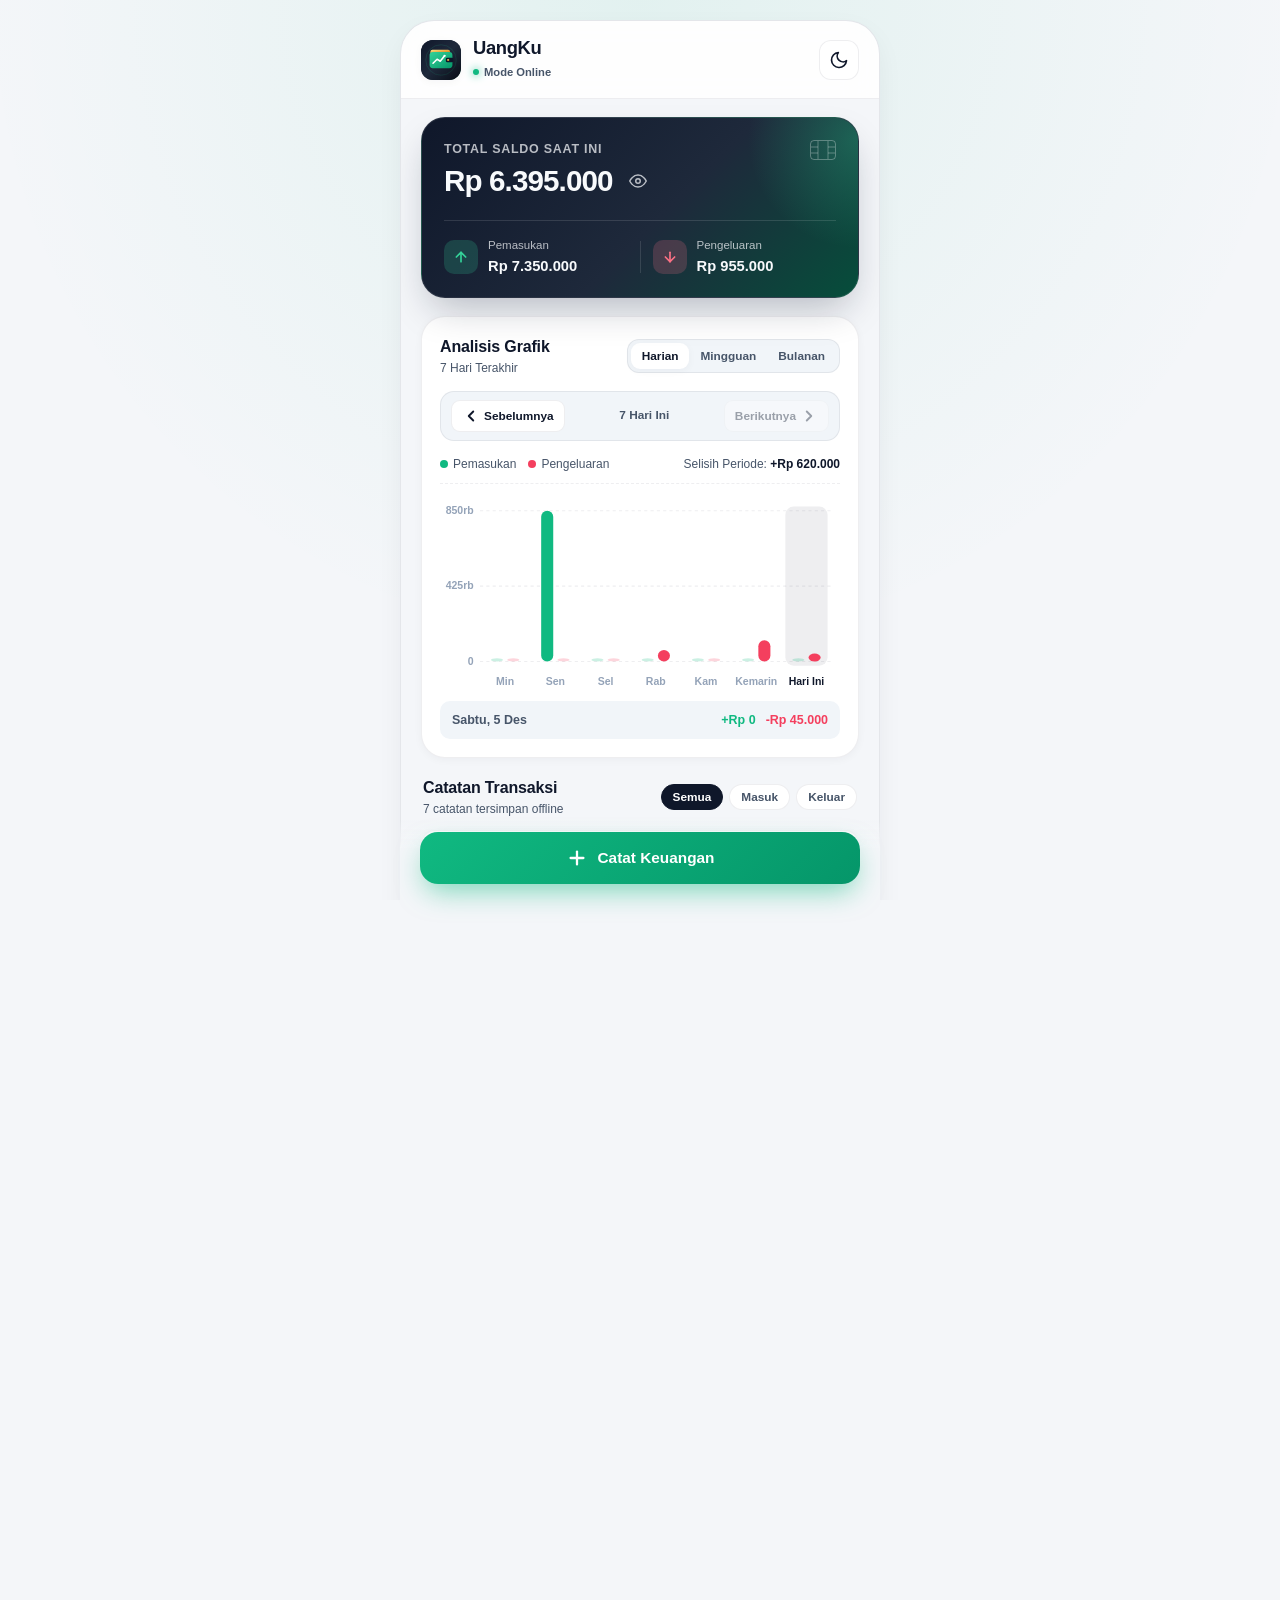
==== index.html @ 5e8d602c "Aplikasi Android Pencatat Keuangan Simpel dan Ringan" ====
<!DOCTYPE html>
<html lang="id" data-theme="dark">
<head>
  <meta charset="UTF-8" />
  <meta name="viewport" content="width=device-width, initial-scale=1.0, maximum-scale=1.0, user-scalable=no, viewport-fit=cover" />
  <meta name="theme-color" content="#090D16" id="meta-theme-color" />
  <meta name="apple-mobile-web-app-capable" content="yes" />
  <meta name="apple-mobile-web-app-status-bar-style" content="black-translucent" />
  <meta name="apple-mobile-web-app-title" content="UangKu" />
  <meta name="description" content="UangKu — Aplikasi pencatat keuangan pribadi sederhana, tampilan premium, dengan grafik harian, mingguan, bulanan dan 100% offline." />
  
  <title>UangKu — Catatan Keuangan</title>
  <link rel="manifest" href="./manifest.json" />
  <link rel="icon" type="image/svg+xml" href="./icons/icon.svg" />
  <link rel="apple-touch-icon" href="./icons/icon-192.png" />
  <link rel="stylesheet" href="./styles.css" />
</head>
<body>
  <!-- Splash Screen / Opening Transition Mewah -->
  <div id="splash-screen" class="splash-screen">
    <div class="splash-content">
      <div class="splash-logo-glow"></div>
      <div class="splash-logo-wrapper">
        <svg viewBox="0 0 512 512" width="100%" height="100%" class="splash-svg-logo" aria-label="Logo UangKu">
          <defs>
            <linearGradient id="splashBg" x1="0%" y1="0%" x2="100%" y2="100%">
              <stop offset="0%" stop-color="#0F172A" />
              <stop offset="50%" stop-color="#1E293B" />
              <stop offset="100%" stop-color="#090D16" />
            </linearGradient>
            <linearGradient id="splashEmerald" x1="0%" y1="0%" x2="100%" y2="100%">
              <stop offset="0%" stop-color="#34D399" />
              <stop offset="100%" stop-color="#059669" />
            </linearGradient>
            <linearGradient id="splashGold" x1="0%" y1="0%" x2="100%" y2="100%">
              <stop offset="0%" stop-color="#FDE68A" />
              <stop offset="100%" stop-color="#D97706" />
            </linearGradient>
          </defs>
          <rect width="512" height="512" rx="115" fill="url(#splashBg)" />
          <circle cx="256" cy="256" r="195" fill="none" stroke="url(#splashEmerald)" stroke-width="5" opacity="0.28" />
          <!-- Kartu Emas Atas -->
          <path d="M146 124 H346 A26 26 0 0 1 372 150 V168 H120 V150 A26 26 0 0 1 146 124 Z" fill="url(#splashGold)" />
          <!-- Badan Dompet Hijau Zamrud -->
          <rect x="110" y="152" width="292" height="208" rx="40" fill="url(#splashEmerald)" />
          <!-- Garis Grafik Naik Putih -->
          <polyline points="154,298 206,246 246,272 302,202" fill="none" stroke="#FFFFFF" stroke-width="18" stroke-linecap="round" stroke-linejoin="round" />
          <circle cx="302" cy="202" r="12" fill="#FFFFFF" />
          <!-- Kancing Dompet Kanan -->
          <rect x="318" y="226" width="96" height="60" rx="18" fill="#0F172A" />
          <circle cx="348" cy="256" r="13" fill="url(#splashGold)" />
        </svg>
      </div>
      <h1 class="splash-title">UangKu</h1>
      <p class="splash-subtitle">Financial Simplicity &amp; Wealth</p>
      <div class="splash-spinner">
        <span class="spinner-dot"></span>
      </div>
    </div>
  </div>

  <div class="app-shell">
    <!-- Top App Bar -->
    <header class="app-header">
      <div class="brand">
        <div class="brand-logo" aria-hidden="true">
          <svg viewBox="0 0 512 512" width="100%" height="100%" class="header-svg-logo" aria-hidden="true">
            <defs>
              <linearGradient id="hdrBg" x1="0%" y1="0%" x2="100%" y2="100%">
                <stop offset="0%" stop-color="#0F172A" />
                <stop offset="50%" stop-color="#1E293B" />
                <stop offset="100%" stop-color="#090D16" />
              </linearGradient>
              <linearGradient id="hdrEmerald" x1="0%" y1="0%" x2="100%" y2="100%">
                <stop offset="0%" stop-color="#34D399" />
                <stop offset="100%" stop-color="#059669" />
              </linearGradient>
              <linearGradient id="hdrGold" x1="0%" y1="0%" x2="100%" y2="100%">
                <stop offset="0%" stop-color="#FDE68A" />
                <stop offset="100%" stop-color="#D97706" />
              </linearGradient>
            </defs>
            <rect width="512" height="512" rx="115" fill="url(#hdrBg)" />
            <circle cx="256" cy="256" r="195" fill="none" stroke="url(#hdrEmerald)" stroke-width="6" opacity="0.3" />
            <!-- Kartu Emas Atas -->
            <path d="M146 124 H346 A26 26 0 0 1 372 150 V168 H120 V150 A26 26 0 0 1 146 124 Z" fill="url(#hdrGold)" />
            <!-- Badan Dompet Hijau Zamrud -->
            <rect x="110" y="152" width="292" height="208" rx="40" fill="url(#hdrEmerald)" />
            <!-- Garis Grafik Naik Putih -->
            <polyline points="154,298 206,246 246,272 302,202" fill="none" stroke="#FFFFFF" stroke-width="20" stroke-linecap="round" stroke-linejoin="round" />
            <circle cx="302" cy="202" r="14" fill="#FFFFFF" />
            <!-- Kancing Dompet Kanan -->
            <rect x="318" y="226" width="96" height="60" rx="18" fill="#0F172A" />
            <circle cx="348" cy="256" r="14" fill="url(#hdrGold)" />
          </svg>
        </div>
        <div class="brand-text">
          <h1>UangKu</h1>
          <span class="status-badge" id="offline-badge">
            <span class="status-dot"></span>
            <span id="status-text">Mode Offline</span>
          </span>
        </div>
      </div>

      <div class="header-actions">
        <!-- Toggle Light / Dark Mode -->
        <button type="button" id="btn-theme-toggle" class="icon-btn" title="Ganti Tema Terang / Gelap" aria-label="Ganti Tema">
          <!-- Sun icon (shown in dark mode) -->
          <svg class="icon-sun" width="20" height="20" viewBox="0 0 24 24" fill="none" stroke="currentColor" stroke-width="2" stroke-linecap="round" stroke-linejoin="round">
            <circle cx="12" cy="12" r="5" />
            <line x1="12" y1="1" x2="12" y2="3" />
            <line x1="12" y1="21" x2="12" y2="23" />
            <line x1="4.22" y1="4.22" x2="5.64" y2="5.64" />
            <line x1="18.36" y1="18.36" x2="19.78" y2="19.78" />
            <line x1="1" y1="12" x2="3" y2="12" />
            <line x1="21" y1="12" x2="23" y2="12" />
            <line x1="4.22" y1="19.78" x2="5.64" y2="18.36" />
            <line x1="18.36" y1="5.64" x2="19.78" y2="4.22" />
          </svg>
          <!-- Moon icon (shown in light mode) -->
          <svg class="icon-moon" width="20" height="20" viewBox="0 0 24 24" fill="none" stroke="currentColor" stroke-width="2" stroke-linecap="round" stroke-linejoin="round">
            <path d="M21 12.79A9 9 0 1 1 11.21 3 7 7 0 0 0 21 12.79z" />
          </svg>
        </button>
      </div>
    </header>

    <!-- Main Scrollable Content -->
    <main class="app-content">
      <!-- Premium Hero Balance Card -->
      <section class="balance-card" aria-label="Ringkasan Saldo">
        <div class="balance-card-glow"></div>
        <div class="balance-top">
          <div>
            <p class="balance-label">Total Saldo Saat Ini</p>
            <div class="balance-amount-row">
              <h2 id="total-balance" class="balance-amount">Rp 0</h2>
              <button type="button" id="btn-toggle-visibility" class="eye-btn" aria-label="Sembunyikan atau tampilkan nominal">
                <svg id="eye-open" width="18" height="18" viewBox="0 0 24 24" fill="none" stroke="currentColor" stroke-width="2" stroke-linecap="round" stroke-linejoin="round">
                  <path d="M1 12s4-8 11-8 11 8 11 8-4 8-11 8-11-8-11-8z" />
                  <circle cx="12" cy="12" r="3" />
                </svg>
                <svg id="eye-closed" class="hidden" width="18" height="18" viewBox="0 0 24 24" fill="none" stroke="currentColor" stroke-width="2" stroke-linecap="round" stroke-linejoin="round">
                  <path d="M17.94 17.94A10.07 10.07 0 0 1 12 20c-7 0-11-8-11-8a18.45 18.45 0 0 1 5.06-5.94M9.9 4.24A9.12 9.12 0 0 1 12 4c7 0 11 8 11 8a18.5 18.5 0 0 1-2.16 3.19m-6.72-1.07a3 3 0 1 1-4.24-4.24" />
                  <line x1="1" y1="1" x2="23" y2="23" />
                </svg>
              </button>
            </div>
          </div>
          <span class="card-chip" aria-hidden="true">
            <svg width="26" height="20" viewBox="0 0 26 20" fill="none">
              <rect x="0.5" y="0.5" width="25" height="19" rx="3.5" stroke="currentColor" stroke-opacity="0.35"/>
              <path d="M8 1V19M18 1V19M1 7H8M18 7H25M1 13H8M18 13H25" stroke="currentColor" stroke-opacity="0.35"/>
            </svg>
          </span>
        </div>

        <div class="balance-stats">
          <div class="stat-box income">
            <div class="stat-icon">
              <svg width="16" height="16" viewBox="0 0 24 24" fill="none" stroke="currentColor" stroke-width="2.5" stroke-linecap="round" stroke-linejoin="round">
                <line x1="12" y1="19" x2="12" y2="5" />
                <polyline points="5 12 12 5 19 12" />
              </svg>
            </div>
            <div class="stat-info">
              <span>Pemasukan</span>
              <strong id="period-income">Rp 0</strong>
            </div>
          </div>

          <div class="stat-divider"></div>

          <div class="stat-box expense">
            <div class="stat-icon">
              <svg width="16" height="16" viewBox="0 0 24 24" fill="none" stroke="currentColor" stroke-width="2.5" stroke-linecap="round" stroke-linejoin="round">
                <line x1="12" y1="5" x2="12" y2="19" />
                <polyline points="19 12 12 19 5 12" />
              </svg>
            </div>
            <div class="stat-info">
              <span>Pengeluaran</span>
              <strong id="period-expense">Rp 0</strong>
            </div>
          </div>
        </div>
      </section>

      <!-- Financial Analytics Chart Section (Harian, Mingguan, Bulanan) -->
      <section class="card-surface chart-section" aria-label="Grafik Keuangan">
        <div class="section-header">
          <div>
            <h3 class="section-title">Analisis Grafik</h3>
            <p class="section-subtitle" id="chart-range-label">7 Hari Terakhir</p>
          </div>

          <!-- Period Segmented Control -->
          <div class="segmented-control" role="tablist" aria-label="Periode Grafik">
            <button type="button" role="tab" aria-selected="true" class="segment-btn active" data-period="daily">Harian</button>
            <button type="button" role="tab" aria-selected="false" class="segment-btn" data-period="weekly">Mingguan</button>
            <button type="button" role="tab" aria-selected="false" class="segment-btn" data-period="monthly">Bulanan</button>
          </div>
        </div>

        <!-- Navigation Slider / Stepper (Bisa geser ke hari/periode sebelumnya) -->
        <div class="chart-navigator" id="chart-navigator">
          <button type="button" id="btn-chart-prev" class="nav-arrow-btn" aria-label="Lihat periode sebelumnya" title="Geser ke hari/periode sebelumnya">
            <svg width="18" height="18" viewBox="0 0 24 24" fill="none" stroke="currentColor" stroke-width="2.5" stroke-linecap="round" stroke-linejoin="round">
              <polyline points="15 18 9 12 15 6" />
            </svg>
            <span class="nav-btn-text">Sebelumnya</span>
          </button>

          <span class="nav-current-window" id="chart-window-label">Rentang Terkini</span>

          <div class="nav-right-controls">
            <button type="button" id="btn-chart-reset" class="nav-reset-btn hidden" title="Kembali ke Hari Ini">
              Hari Ini
            </button>
            <button type="button" id="btn-chart-next" class="nav-arrow-btn" aria-label="Lihat periode berikutnya" title="Geser ke hari/periode berikutnya" disabled>
              <span class="nav-btn-text">Berikutnya</span>
              <svg width="18" height="18" viewBox="0 0 24 24" fill="none" stroke="currentColor" stroke-width="2.5" stroke-linecap="round" stroke-linejoin="round">
                <polyline points="9 18 15 12 9 6" />
              </svg>
            </button>
          </div>
        </div>

        <!-- Legend & Net Flow -->
        <div class="chart-meta">
          <div class="chart-legend">
            <span class="legend-item">
              <span class="legend-dot income-dot"></span> Pemasukan
            </span>
            <span class="legend-item">
              <span class="legend-dot expense-dot"></span> Pengeluaran
            </span>
          </div>
          <div class="chart-net" id="chart-net-summary">
            Selisih: <strong>Rp 0</strong>
          </div>
        </div>

        <!-- Interactive SVG Bar & Trend Chart -->
        <div class="chart-container" id="chart-container">
          <!-- Rendered dynamically by app.js -->
        </div>

        <!-- Selected Bar Detail Pill -->
        <div class="chart-tooltip-bar" id="chart-detail-bar">
          <span class="detail-period" id="detail-period-name">Pilih batang grafik untuk detail</span>
          <div class="detail-values">
            <span class="detail-in" id="detail-in">+Rp 0</span>
            <span class="detail-out" id="detail-out">-Rp 0</span>
          </div>
        </div>
      </section>

      <!-- Recent Transactions List -->
      <section class="transactions-section" aria-label="Riwayat Catatan">
        <div class="section-header tx-header">
          <div>
            <h3 class="section-title">Catatan Transaksi</h3>
            <p class="section-subtitle" id="tx-count-label">Semua catatan tersimpan di perangkat</p>
          </div>

          <!-- Simple Filter Pills -->
          <div class="filter-pills">
            <button type="button" class="pill-btn active" data-filter="all">Semua</button>
            <button type="button" class="pill-btn" data-filter="income">Masuk</button>
            <button type="button" class="pill-btn" data-filter="expense">Keluar</button>
          </div>
        </div>

        <!-- Fitur Search Transaksi -->
        <div class="search-box-wrapper">
          <svg class="search-icon" width="16" height="16" viewBox="0 0 24 24" fill="none" stroke="currentColor" stroke-width="2.5" stroke-linecap="round" stroke-linejoin="round">
            <circle cx="11" cy="11" r="8" />
            <line x1="21" y1="21" x2="16.65" y2="16.65" />
          </svg>
          <input
            type="search"
            id="tx-search-input"
            class="search-input"
            placeholder="Cari transaksi (contoh: makan, kopi, gaji)..."
            autocomplete="off"
          />
          <button type="button" id="btn-clear-search" class="clear-search-btn hidden" aria-label="Hapus pencarian">
            <svg width="14" height="14" viewBox="0 0 24 24" fill="none" stroke="currentColor" stroke-width="2.5" stroke-linecap="round" stroke-linejoin="round">
              <line x1="18" y1="6" x2="6" y2="18" />
              <line x1="6" y1="6" x2="18" y2="18" />
            </svg>
          </button>
        </div>

        <div id="transactions-list" class="transactions-list">
          <!-- Rendered dynamically by app.js -->
        </div>

        <!-- Pagination Controls (Next Page / Prev Page) -->
        <div class="pagination-container" id="pagination-container">
          <button type="button" id="btn-prev-page" class="page-nav-btn" disabled aria-label="Halaman Sebelumnya">
            <svg width="16" height="16" viewBox="0 0 24 24" fill="none" stroke="currentColor" stroke-width="2.5" stroke-linecap="round" stroke-linejoin="round">
              <polyline points="15 18 9 12 15 6" />
            </svg>
            <span>Sebelumnya</span>
          </button>
          <span class="page-indicator" id="page-indicator">Hal 1 dari 1</span>
          <button type="button" id="btn-next-page" class="page-nav-btn" disabled aria-label="Halaman Selanjutnya">
            <span>Next Page</span>
            <svg width="16" height="16" viewBox="0 0 24 24" fill="none" stroke="currentColor" stroke-width="2.5" stroke-linecap="round" stroke-linejoin="round">
              <polyline points="9 18 15 12 9 6" />
            </svg>
          </button>
        </div>
      </section>
    </main>

    <!-- Bottom Action Bar with Floating Add Button -->
    <div class="bottom-bar">
      <button type="button" id="btn-add-tx" class="fab-primary" aria-label="Catat Transaksi Baru">
        <svg width="22" height="22" viewBox="0 0 24 24" fill="none" stroke="currentColor" stroke-width="2.5" stroke-linecap="round" stroke-linejoin="round">
          <line x1="12" y1="5" x2="12" y2="19" />
          <line x1="5" y1="12" x2="19" y2="12" />
        </svg>
        <span>Catat Keuangan</span>
      </button>
    </div>
  </div>

  <!-- Modal Bottom Sheet: Tambah / Edit Catatan -->
  <div id="tx-modal" class="modal-overlay hidden" role="dialog" aria-modal="true" aria-labelledby="modal-title">
    <div class="modal-sheet">
      <div class="sheet-handle"></div>
      <div class="modal-header">
        <h3 id="modal-title">Catat Keuangan</h3>
        <button type="button" id="btn-close-modal" class="icon-btn close-btn" aria-label="Tutup">
          <svg width="20" height="20" viewBox="0 0 24 24" fill="none" stroke="currentColor" stroke-width="2" stroke-linecap="round" stroke-linejoin="round">
            <line x1="18" y1="6" x2="6" y2="18" />
            <line x1="6" y1="6" x2="18" y2="18" />
          </svg>
        </button>
      </div>

      <form id="tx-form" autocomplete="off">
        <input type="hidden" id="tx-id" value="" />

        <!-- Type Switcher (Pengeluaran / Pemasukan) -->
        <div class="type-switcher">
          <button type="button" class="type-btn active expense-mode" data-type="expense" id="type-expense">
            <svg width="16" height="16" viewBox="0 0 24 24" fill="none" stroke="currentColor" stroke-width="2.5" stroke-linecap="round" stroke-linejoin="round">
              <line x1="12" y1="5" x2="12" y2="19" />
              <polyline points="19 12 12 19 5 12" />
            </svg>
            Pengeluaran
          </button>
          <button type="button" class="type-btn income-mode" data-type="income" id="type-income">
            <svg width="16" height="16" viewBox="0 0 24 24" fill="none" stroke="currentColor" stroke-width="2.5" stroke-linecap="round" stroke-linejoin="round">
              <line x1="12" y1="19" x2="12" y2="5" />
              <polyline points="5 12 12 5 19 12" />
            </svg>
            Pemasukan
          </button>
        </div>

        <!-- Nominal Input -->
        <div class="form-group amount-input-group">
          <label for="tx-amount">Nominal (Rp)</label>
          <div class="amount-field-wrapper">
            <span class="currency-prefix">Rp</span>
            <input
              type="text"
              inputmode="numeric"
              id="tx-amount"
              placeholder="0"
              required
              aria-required="true"
            />
          </div>
          <!-- Quick Nominal Chips -->
          <div class="quick-amounts">
            <button type="button" class="chip-amount" data-val="10000">+10 Rb</button>
            <button type="button" class="chip-amount" data-val="25000">+25 Rb</button>
            <button type="button" class="chip-amount" data-val="50000">+50 Rb</button>
            <button type="button" class="chip-amount" data-val="100000">+100 Rb</button>
          </div>
        </div>

        <!-- Category Grid -->
        <div class="form-group">
          <label>Kategori</label>
          <div class="category-grid" id="category-grid">
            <!-- Populated by JS based on income/expense -->
          </div>
        </div>

        <!-- Note Row -->
        <div class="form-group">
          <label for="tx-note">Catatan (Opsional)</label>
          <input type="text" id="tx-note" placeholder="Contoh: Makan siang" maxlength="60" />
        </div>

        <!-- Date & Time Row -->
        <div class="form-row">
          <div class="form-group flex-1">
            <label for="tx-date">Tanggal</label>
            <input type="date" id="tx-date" required />
          </div>
          <div class="form-group time-group">
            <label for="tx-time">Jam</label>
            <input type="time" id="tx-time" required />
          </div>
        </div>

        <div class="modal-actions">
          <button type="button" id="btn-delete-tx" class="btn-danger hidden">
            <svg width="16" height="16" viewBox="0 0 24 24" fill="none" stroke="currentColor" stroke-width="2.5" stroke-linecap="round" stroke-linejoin="round">
              <polyline points="3 6 5 6 21 6"></polyline>
              <path d="M19 6v14a2 2 0 0 1-2 2H7a2 2 0 0 1-2-2V6m3 0V4a2 2 0 0 1 2-2h4a2 2 0 0 1 2 2v2"></path>
              <line x1="10" y1="11" x2="10" y2="17"></line>
              <line x1="14" y1="11" x2="14" y2="17"></line>
            </svg>
            Hapus Catatan
          </button>
          <button type="submit" class="btn-submit" id="btn-save-tx">Simpan Catatan</button>
        </div>
      </form>
    </div>
  </div>

  <!-- Dialog Konfirmasi Hapus Transaksi -->
  <div id="delete-confirm-modal" class="modal-overlay hidden" role="dialog" aria-modal="true" aria-labelledby="confirm-title">
    <div class="modal-sheet confirm-sheet">
      <div class="confirm-icon-box">
        <svg width="28" height="28" viewBox="0 0 24 24" fill="none" stroke="currentColor" stroke-width="2.5" stroke-linecap="round" stroke-linejoin="round">
          <polyline points="3 6 5 6 21 6"></polyline>
          <path d="M19 6v14a2 2 0 0 1-2 2H7a2 2 0 0 1-2-2V6m3 0V4a2 2 0 0 1 2-2h4a2 2 0 0 1 2 2v2"></path>
          <line x1="10" y1="11" x2="10" y2="17"></line>
          <line x1="14" y1="11" x2="14" y2="17"></line>
        </svg>
      </div>
      <h3 id="confirm-title" class="confirm-title">Hapus Catatan Ini?</h3>
      <p class="confirm-desc" id="confirm-tx-info">Catatan transaksi yang dipilih akan dihapus secara permanen dari perangkat Anda.</p>
      <div class="confirm-actions">
        <button type="button" id="btn-cancel-delete" class="btn-cancel">Batal</button>
        <button type="button" id="btn-confirm-delete" class="btn-confirm-danger">Ya, Hapus</button>
      </div>
    </div>
  </div>

  <script src="./app.js"></script>
</body>
</html>
---- styles.css ----
/* ==========================================================================
   UangKu — Clean Minimalist Light / Dark Premium Design System
   100% Offline Ready (System UI Fonts & Native SVG Graphics)
   ========================================================================== */

:root {
  /* Light Theme (Clean Minimalist) */
  --bg-primary: #F4F6F9;
  --bg-surface: #FFFFFF;
  --bg-elevated: #F1F5F9;
  --bg-glass: rgba(255, 255, 255, 0.86);
  --text-primary: #0F172A;
  --text-secondary: #475569;
  --text-muted: #94A3B8;
  --border-subtle: rgba(15, 23, 42, 0.07);
  --border-focus: rgba(16, 185, 129, 0.45);

  /* Brand & Semantic Accents */
  --accent-primary: #10B981;
  --accent-primary-dark: #059669;
  --accent-soft: rgba(16, 185, 129, 0.12);

  --income-color: #10B981;
  --income-soft: rgba(16, 185, 129, 0.12);
  --expense-color: #F43F5E;
  --expense-soft: rgba(244, 63, 94, 0.12);

  /* Hero Card (Always Rich Premium Contrast) */
  --hero-bg: linear-gradient(135deg, #0F172A 0%, #1E293B 55%, #064E3B 100%);
  --hero-text: #F8FAFC;
  --hero-subtext: rgba(248, 250, 252, 0.72);

  /* Shadows & Radii */
  --shadow-sm: 0 2px 8px rgba(15, 23, 42, 0.04);
  --shadow-md: 0 10px 30px -5px rgba(15, 23, 42, 0.07);
  --shadow-hero: 0 18px 38px -10px rgba(15, 23, 42, 0.28);
  --radius-xl: 24px;
  --radius-lg: 18px;
  --radius-md: 14px;
  --radius-sm: 10px;
}

html[data-theme="dark"] {
  --bg-primary: #090D16;
  --bg-surface: #121826;
  --bg-elevated: #1E293B;
  --bg-glass: rgba(18, 24, 38, 0.85);
  --text-primary: #F8FAFC;
  --text-secondary: #94A3B8;
  --text-muted: #64748B;
  --border-subtle: rgba(255, 255, 255, 0.07);
  --border-focus: rgba(52, 211, 153, 0.5);

  --accent-primary: #10B981;
  --accent-primary-dark: #059669;
  --accent-soft: rgba(16, 185, 129, 0.15);

  --income-color: #34D399;
  --income-soft: rgba(52, 211, 153, 0.14);
  --expense-color: #FB7185;
  --expense-soft: rgba(251, 113, 133, 0.14);

  --hero-bg: linear-gradient(135deg, #131C31 0%, #0F172A 50%, #064E3B 100%);
  --shadow-sm: 0 2px 10px rgba(0, 0, 0, 0.25);
  --shadow-md: 0 12px 32px -4px rgba(0, 0, 0, 0.4);
  --shadow-hero: 0 20px 42px -10px rgba(0, 0, 0, 0.6);
}

/* Reset & Base */
*,
*::before,
*::after {
  box-sizing: border-box;
  margin: 0;
  padding: 0;
  -webkit-tap-highlight-color: transparent;
}

html,
body {
  height: 100%;
  background-color: var(--bg-primary);
  color: var(--text-primary);
  font-family: -apple-system, BlinkMacSystemFont, "Segoe UI", Roboto, "Plus Jakarta Sans", Inter, Helvetica, Arial, sans-serif;
  font-size: 16px;
  line-height: 1.5;
  -webkit-font-smoothing: antialiased;
  transition: background-color 0.25s ease, color 0.25s ease;
  overflow-x: hidden;
}

button,
input {
  font-family: inherit;
  color: inherit;
  border: none;
  background: none;
  outline: none;
}

button {
  cursor: pointer;
  user-select: none;
}

.hidden {
  display: none !important;
}

/* Splash Screen / Opening Transition Mewah */
.splash-screen {
  position: fixed;
  inset: 0;
  z-index: 9999;
  background: radial-gradient(circle at 50% 30%, #1E293B 0%, #0F172A 50%, #090D16 100%);
  display: flex;
  align-items: center;
  justify-content: center;
  transition: opacity 0.6s cubic-bezier(0.22, 1, 0.36, 1), visibility 0.6s ease;
  pointer-events: all;
}

.splash-screen.fade-out {
  opacity: 0;
  visibility: hidden;
  pointer-events: none;
}

.splash-content {
  display: flex;
  flex-direction: column;
  align-items: center;
  text-align: center;
  position: relative;
  animation: splashPop 0.8s cubic-bezier(0.22, 1, 0.36, 1) forwards;
}

@keyframes splashPop {
  0% {
    opacity: 0;
    transform: scale(0.85) translateY(20px);
  }
  100% {
    opacity: 1;
    transform: scale(1) translateY(0);
  }
}

.splash-logo-glow {
  position: absolute;
  top: -20px;
  width: 140px;
  height: 140px;
  border-radius: 50%;
  background: radial-gradient(circle, rgba(16, 185, 129, 0.35) 0%, transparent 70%);
  filter: blur(10px);
  animation: pulseGlow 2.5s infinite ease-in-out;
}

@keyframes pulseGlow {
  0%, 100% { transform: scale(1); opacity: 0.6; }
  50% { transform: scale(1.25); opacity: 0.9; }
}

.splash-logo-wrapper {
  width: 88px;
  height: 88px;
  border-radius: 24px;
  overflow: hidden;
  position: relative;
  z-index: 2;
  box-shadow: 0 16px 36px -8px rgba(0, 0, 0, 0.6), 0 0 0 1px rgba(255, 255, 255, 0.12);
  margin-bottom: 16px;
  display: flex;
  align-items: center;
  justify-content: center;
}

.splash-img,
.splash-svg-logo {
  width: 100%;
  height: 100%;
  object-fit: cover;
  display: block;
}

.splash-title {
  font-size: 1.75rem;
  font-weight: 800;
  letter-spacing: -0.02em;
  color: #FFFFFF;
  margin-bottom: 4px;
  background: linear-gradient(135deg, #FFFFFF 0%, #E2E8F0 60%, #34D399 100%);
  -webkit-background-clip: text;
  -webkit-text-fill-color: transparent;
}

.splash-subtitle {
  font-size: 0.8rem;
  color: rgba(248, 250, 252, 0.65);
  font-weight: 500;
  letter-spacing: 0.05em;
  margin-bottom: 24px;
}

.splash-spinner {
  display: flex;
  align-items: center;
  justify-content: center;
  width: 28px;
  height: 28px;
  border-radius: 50%;
  border: 2.5px solid rgba(255, 255, 255, 0.1);
  border-top-color: var(--accent-primary);
  animation: spin 0.8s linear infinite;
}

@keyframes spin {
  to { transform: rotate(360deg); }
}
.app-shell {
  max-width: 480px;
  min-height: 100dvh;
  margin: 0 auto;
  display: flex;
  flex-direction: column;
  position: relative;
  padding-bottom: 96px;
}

@media (min-width: 520px) {
  body {
    padding: 20px 0;
    background-image: radial-gradient(circle at 50% 0%, rgba(16, 185, 129, 0.08), transparent 60%);
  }
  .app-shell {
    min-height: calc(100dvh - 40px);
    border-radius: 34px;
    border: 1px solid var(--border-subtle);
    box-shadow: var(--shadow-md);
    background-color: var(--bg-primary);
    overflow: hidden;
  }
}

/* Header */
.app-header {
  position: sticky;
  top: 0;
  z-index: 20;
  display: flex;
  align-items: center;
  justify-content: space-between;
  padding: 16px 20px;
  background: var(--bg-glass);
  backdrop-filter: blur(16px);
  -webkit-backdrop-filter: blur(16px);
  border-bottom: 1px solid var(--border-subtle);
}

.brand {
  display: flex;
  align-items: center;
  gap: 12px;
}

.brand-logo {
  width: 40px;
  height: 40px;
  border-radius: 12px;
  overflow: hidden;
  box-shadow: var(--shadow-sm);
  flex-shrink: 0;
  display: flex;
  align-items: center;
  justify-content: center;
  background: var(--hero-bg);
}

.brand-logo img,
.header-svg-logo {
  width: 100%;
  height: 100%;
  object-fit: cover;
  display: block;
}

.brand-text h1 {
  font-size: 1.15rem;
  font-weight: 800;
  letter-spacing: -0.02em;
  line-height: 1.15;
}

.status-badge {
  display: inline-flex;
  align-items: center;
  gap: 5px;
  font-size: 0.7rem;
  font-weight: 600;
  color: var(--text-secondary);
  margin-top: 2px;
}

.status-dot {
  width: 6px;
  height: 6px;
  border-radius: 50%;
  background-color: var(--income-color);
  box-shadow: 0 0 8px var(--income-color);
}

.header-actions {
  display: flex;
  align-items: center;
  gap: 8px;
}

.icon-btn {
  width: 40px;
  height: 40px;
  border-radius: 12px;
  background-color: var(--bg-surface);
  border: 1px solid var(--border-subtle);
  display: inline-flex;
  align-items: center;
  justify-content: center;
  color: var(--text-primary);
  transition: transform 0.15s ease, background-color 0.2s ease;
}

.icon-btn:active {
  transform: scale(0.93);
}

.install-pill {
  width: auto;
  padding: 0 12px;
  gap: 6px;
  font-size: 0.78rem;
  font-weight: 700;
  color: var(--accent-primary);
  border-color: var(--border-focus);
  background: var(--accent-soft);
}

html[data-theme="dark"] .icon-sun {
  display: block;
}
html[data-theme="dark"] .icon-moon {
  display: none;
}
html[data-theme="light"] .icon-sun {
  display: none;
}
html[data-theme="light"] .icon-moon {
  display: block;
}

/* Main Content */
.app-content {
  padding: 18px 20px;
  display: flex;
  flex-direction: column;
  gap: 18px;
}

/* Hero Balance Card */
.balance-card {
  position: relative;
  overflow: hidden;
  border-radius: var(--radius-xl);
  background: var(--hero-bg);
  color: var(--hero-text);
  padding: 22px 22px 20px;
  box-shadow: var(--shadow-hero);
  border: 1px solid rgba(255, 255, 255, 0.1);
}

.balance-card-glow {
  position: absolute;
  top: -50%;
  right: -25%;
  width: 220px;
  height: 220px;
  background: radial-gradient(circle, rgba(52, 211, 153, 0.28) 0%, transparent 70%);
  pointer-events: none;
}

.balance-top {
  display: flex;
  justify-content: space-between;
  align-items: flex-start;
  position: relative;
  z-index: 1;
}

.balance-label {
  font-size: 0.78rem;
  font-weight: 600;
  text-transform: uppercase;
  letter-spacing: 0.06em;
  color: var(--hero-subtext);
  margin-bottom: 4px;
}

.balance-amount-row {
  display: flex;
  align-items: center;
  gap: 10px;
}

.balance-amount {
  font-size: 1.85rem;
  font-weight: 800;
  letter-spacing: -0.03em;
  line-height: 1.2;
}

.eye-btn {
  color: var(--hero-subtext);
  padding: 6px;
  border-radius: 8px;
  display: inline-flex;
  align-items: center;
  justify-content: center;
  transition: color 0.2s, background-color 0.2s;
}

.eye-btn:hover {
  color: #FFFFFF;
  background: rgba(255, 255, 255, 0.1);
}

.card-chip {
  color: rgba(255, 255, 255, 0.85);
}

.balance-stats {
  margin-top: 22px;
  padding-top: 16px;
  border-top: 1px solid rgba(255, 255, 255, 0.12);
  display: flex;
  align-items: center;
  justify-content: space-between;
  gap: 12px;
  position: relative;
  z-index: 1;
}

.stat-box {
  flex: 1;
  display: flex;
  align-items: center;
  gap: 10px;
  min-width: 0;
}

.stat-icon {
  width: 34px;
  height: 34px;
  border-radius: 10px;
  display: flex;
  align-items: center;
  justify-content: center;
  flex-shrink: 0;
}

.stat-box.income .stat-icon {
  background: rgba(52, 211, 153, 0.2);
  color: #34D399;
}

.stat-box.expense .stat-icon {
  background: rgba(251, 113, 133, 0.2);
  color: #FB7185;
}

.stat-info {
  display: flex;
  flex-direction: column;
  min-width: 0;
}

.stat-info span {
  font-size: 0.72rem;
  color: var(--hero-subtext);
}

.stat-info strong {
  font-size: 0.92rem;
  font-weight: 700;
  white-space: nowrap;
  overflow: hidden;
  text-overflow: ellipsis;
}

.stat-divider {
  width: 1px;
  height: 32px;
  background: rgba(255, 255, 255, 0.12);
}

/* Card Surface & Chart Section */
.card-surface {
  background-color: var(--bg-surface);
  border-radius: var(--radius-xl);
  padding: 18px;
  border: 1px solid var(--border-subtle);
  box-shadow: var(--shadow-sm);
}

.section-header {
  display: flex;
  align-items: center;
  justify-content: space-between;
  gap: 10px;
  flex-wrap: wrap;
}

.section-title {
  font-size: 1rem;
  font-weight: 700;
  letter-spacing: -0.01em;
}

.section-subtitle {
  font-size: 0.75rem;
  color: var(--text-secondary);
}

/* Segmented Control (Harian / Mingguan / Bulanan) */
.segmented-control {
  display: inline-flex;
  background-color: var(--bg-elevated);
  padding: 3px;
  border-radius: 12px;
  border: 1px solid var(--border-subtle);
}

.segment-btn {
  padding: 6px 11px;
  font-size: 0.74rem;
  font-weight: 600;
  color: var(--text-secondary);
  border-radius: 9px;
  transition: all 0.2s ease;
}

.segment-btn.active {
  background-color: var(--bg-surface);
  color: var(--text-primary);
  box-shadow: var(--shadow-sm);
}

/* Chart Navigator (Geser ke Hari/Periode Sebelumnya) */
.chart-navigator {
  display: flex;
  align-items: center;
  justify-content: space-between;
  gap: 8px;
  margin-top: 14px;
  padding: 8px 10px;
  background-color: var(--bg-elevated);
  border-radius: var(--radius-md);
  border: 1px solid var(--border-subtle);
}

.nav-arrow-btn {
  display: inline-flex;
  align-items: center;
  gap: 4px;
  padding: 6px 10px;
  border-radius: 9px;
  background-color: var(--bg-surface);
  border: 1px solid var(--border-subtle);
  color: var(--text-primary);
  font-size: 0.74rem;
  font-weight: 700;
  transition: all 0.15s ease;
}

.nav-arrow-btn:active:not(:disabled) {
  transform: scale(0.95);
  background-color: var(--accent-soft);
  color: var(--accent-primary);
}

.nav-arrow-btn:disabled {
  opacity: 0.38;
  cursor: not-allowed;
  pointer-events: none;
}

.nav-btn-text {
  display: inline;
}

@media (max-width: 360px) {
  .nav-btn-text {
    display: none;
  }
}

.nav-current-window {
  font-size: 0.74rem;
  font-weight: 700;
  color: var(--text-secondary);
  text-align: center;
  flex: 1;
  white-space: nowrap;
  overflow: hidden;
  text-overflow: ellipsis;
}

.nav-right-controls {
  display: flex;
  align-items: center;
  gap: 6px;
}

.nav-reset-btn {
  font-size: 0.7rem;
  font-weight: 700;
  padding: 5px 8px;
  border-radius: 8px;
  background-color: var(--accent-soft);
  color: var(--accent-primary);
  border: 1px solid var(--border-focus);
  transition: transform 0.15s ease;
}

.nav-reset-btn:active {
  transform: scale(0.93);
}

/* Chart Legend & Meta */
.chart-meta {
  display: flex;
  align-items: center;
  justify-content: space-between;
  margin-top: 14px;
  padding-bottom: 10px;
  border-bottom: 1px dashed var(--border-subtle);
  font-size: 0.75rem;
}

.chart-legend {
  display: flex;
  align-items: center;
  gap: 12px;
  color: var(--text-secondary);
}

.legend-item {
  display: inline-flex;
  align-items: center;
  gap: 5px;
  font-weight: 500;
}

.legend-dot {
  width: 8px;
  height: 8px;
  border-radius: 50%;
}

.income-dot {
  background-color: var(--income-color);
}

.expense-dot {
  background-color: var(--expense-color);
}

.chart-net {
  color: var(--text-secondary);
}

.chart-net strong {
  color: var(--text-primary);
  font-weight: 700;
}

/* Interactive SVG Chart Area */
.chart-container {
  width: 100%;
  height: 195px;
  margin-top: 12px;
  position: relative;
  user-select: none;
}

.chart-svg {
  width: 100%;
  height: 100%;
  overflow: visible;
}

.chart-grid-line {
  stroke: var(--border-subtle);
  stroke-dasharray: 3 3;
  stroke-width: 1;
}

.chart-axis-text {
  fill: var(--text-muted);
  font-size: 10px;
  font-weight: 600;
}

.chart-group {
  cursor: pointer;
}

.chart-group .bar-hit-area {
  fill: transparent;
  rx: 8px;
  transition: fill 0.15s ease;
}

.chart-group:hover .bar-hit-area,
.chart-group.selected .bar-hit-area {
  fill: var(--border-subtle);
}

.bar-income {
  fill: var(--income-color);
  transition: height 0.35s cubic-bezier(0.22, 1, 0.36, 1), y 0.35s cubic-bezier(0.22, 1, 0.36, 1);
}

.bar-expense {
  fill: var(--expense-color);
  transition: height 0.35s cubic-bezier(0.22, 1, 0.36, 1), y 0.35s cubic-bezier(0.22, 1, 0.36, 1);
}

.chart-group.selected .chart-axis-text {
  fill: var(--text-primary);
  font-weight: 800;
}

/* Selected Bar Detail Footer */
.chart-tooltip-bar {
  margin-top: 10px;
  padding: 10px 12px;
  border-radius: var(--radius-sm);
  background-color: var(--bg-elevated);
  display: flex;
  align-items: center;
  justify-content: space-between;
  font-size: 0.78rem;
}

.detail-period {
  font-weight: 600;
  color: var(--text-secondary);
}

.detail-values {
  display: flex;
  align-items: center;
  gap: 10px;
  font-weight: 700;
}

.detail-in {
  color: var(--income-color);
}

.detail-out {
  color: var(--expense-color);
}

/* Transactions List Section */
.transactions-section {
  display: flex;
  flex-direction: column;
  gap: 12px;
}

.tx-header {
  padding: 0 2px;
}

.filter-pills {
  display: flex;
  gap: 6px;
}

.pill-btn {
  padding: 5px 11px;
  border-radius: 999px;
  font-size: 0.74rem;
  font-weight: 600;
  color: var(--text-secondary);
  background-color: var(--bg-surface);
  border: 1px solid var(--border-subtle);
  transition: all 0.15s ease;
}

.pill-btn.active {
  background-color: var(--text-primary);
  color: var(--bg-surface);
  border-color: var(--text-primary);
}

/* Search Box Transaksi */
.search-box-wrapper {
  position: relative;
  display: flex;
  align-items: center;
  background-color: var(--bg-surface);
  border: 1px solid var(--border-subtle);
  border-radius: var(--radius-md);
  padding: 0 12px;
  box-shadow: var(--shadow-sm);
  transition: border-color 0.2s ease, box-shadow 0.2s ease;
}

.search-box-wrapper:focus-within {
  border-color: var(--border-focus);
  box-shadow: 0 0 0 3px var(--accent-soft);
}

.search-icon {
  color: var(--text-muted);
  flex-shrink: 0;
  margin-right: 8px;
}

.search-input {
  flex: 1;
  padding: 10px 0;
  font-size: 0.84rem;
  color: var(--text-primary);
  background: transparent;
  border: none;
  outline: none;
}

.search-input::placeholder {
  color: var(--text-muted);
}

.clear-search-btn {
  width: 24px;
  height: 24px;
  border-radius: 50%;
  background-color: var(--bg-elevated);
  color: var(--text-secondary);
  display: inline-flex;
  align-items: center;
  justify-content: center;
  flex-shrink: 0;
}

/* Pagination Controls (Next Page / Prev Page) */
.pagination-container {
  display: flex;
  align-items: center;
  justify-content: space-between;
  gap: 12px;
  margin-top: 14px;
  padding: 10px 14px;
  background-color: var(--bg-surface);
  border: 1px solid var(--border-subtle);
  border-radius: var(--radius-md);
  box-shadow: var(--shadow-sm);
}

.page-nav-btn {
  display: inline-flex;
  align-items: center;
  gap: 6px;
  padding: 8px 14px;
  border-radius: 10px;
  background-color: var(--bg-elevated);
  color: var(--text-primary);
  font-size: 0.78rem;
  font-weight: 700;
  border: 1px solid var(--border-subtle);
  transition: all 0.15s ease;
}

.page-nav-btn:hover:not(:disabled) {
  background-color: var(--accent-soft);
  color: var(--accent-primary);
  border-color: var(--border-focus);
}

.page-nav-btn:active:not(:disabled) {
  transform: scale(0.95);
}

.page-nav-btn:disabled {
  opacity: 0.35;
  cursor: not-allowed;
  pointer-events: none;
}

.page-indicator {
  font-size: 0.78rem;
  font-weight: 700;
  color: var(--text-secondary);
}

.tx-time-badge {
  display: inline-flex;
  align-items: center;
  gap: 4px;
  font-size: 0.7rem;
  color: var(--text-muted);
  margin-left: 6px;
}

.time-group {
  width: 120px;
}

#tx-time {
  width: 100%;
  background-color: var(--bg-elevated);
  border: 1.5px solid var(--border-subtle);
  border-radius: 12px;
  padding: 11px 12px;
  font-size: 0.86rem;
  font-weight: 600;
  color: var(--text-primary);
}

#tx-time:focus {
  border-color: var(--accent-primary);
}

.date-group-header {
  display: flex;
  justify-content: space-between;
  align-items: center;
  font-size: 0.74rem;
  font-weight: 700;
  color: var(--text-secondary);
  text-transform: uppercase;
  letter-spacing: 0.04em;
  padding: 6px 4px 2px;
}

.tx-item {
  position: relative;
  display: flex;
  align-items: center;
  justify-content: space-between;
  gap: 10px;
  padding: 12px 14px;
  background-color: var(--bg-surface);
  border: 1px solid var(--border-subtle);
  border-radius: var(--radius-lg);
  box-shadow: var(--shadow-sm);
  cursor: pointer;
  transition: transform 0.15s ease, border-color 0.15s ease, background-color 0.15s ease;
}

.tx-item:hover {
  border-color: var(--border-focus);
}

.tx-item:active {
  transform: scale(0.985);
}

.tx-right {
  display: flex;
  align-items: center;
  gap: 8px;
  flex-shrink: 0;
}

.tx-delete-inline-btn {
  width: 32px;
  height: 32px;
  border-radius: 9px;
  display: inline-flex;
  align-items: center;
  justify-content: center;
  color: var(--text-muted);
  background-color: var(--bg-elevated);
  border: 1px solid var(--border-subtle);
  opacity: 0.7;
  transition: all 0.15s ease;
}

.tx-delete-inline-btn:hover {
  opacity: 1;
  background-color: var(--expense-soft);
  color: var(--expense-color);
  border-color: rgba(244, 63, 94, 0.3);
}

.tx-delete-inline-btn:active {
  transform: scale(0.9);
}

.tx-left {
  display: flex;
  align-items: center;
  gap: 12px;
  min-width: 0;
}

.tx-cat-icon {
  width: 44px;
  height: 44px;
  border-radius: 14px;
  display: flex;
  align-items: center;
  justify-content: center;
  font-size: 1.25rem;
  flex-shrink: 0;
}

.tx-item.income .tx-cat-icon {
  background-color: var(--income-soft);
}

.tx-item.expense .tx-cat-icon {
  background-color: var(--expense-soft);
}

.tx-details {
  min-width: 0;
}

.tx-title {
  font-size: 0.92rem;
  font-weight: 700;
  color: var(--text-primary);
  white-space: nowrap;
  overflow: hidden;
  text-overflow: ellipsis;
}

.tx-meta {
  font-size: 0.76rem;
  color: var(--text-secondary);
  white-space: nowrap;
  overflow: hidden;
  text-overflow: ellipsis;
}

.tx-amount {
  font-size: 0.95rem;
  font-weight: 800;
  white-space: nowrap;
  flex-shrink: 0;
}

.tx-amount.income {
  color: var(--income-color);
}

.tx-amount.expense {
  color: var(--expense-color);
}

.empty-state {
  text-align: center;
  padding: 36px 20px;
  background-color: var(--bg-surface);
  border-radius: var(--radius-xl);
  border: 1px dashed var(--border-subtle);
  color: var(--text-secondary);
}

.empty-icon {
  font-size: 2.2rem;
  margin-bottom: 8px;
}

.empty-state h4 {
  font-size: 0.95rem;
  color: var(--text-primary);
  margin-bottom: 4px;
}

.empty-state p {
  font-size: 0.8rem;
}

/* Bottom Bar & Floating Action Button */
.bottom-bar {
  position: fixed;
  bottom: 0;
  left: 50%;
  transform: translateX(-50%);
  width: 100%;
  max-width: 480px;
  padding: 12px 20px calc(16px + env(safe-area-inset-bottom, 0px));
  background: linear-gradient(to top, var(--bg-primary) 65%, transparent);
  display: flex;
  justify-content: center;
  z-index: 15;
  pointer-events: none;
}

.fab-primary {
  pointer-events: auto;
  display: inline-flex;
  align-items: center;
  justify-content: center;
  gap: 10px;
  width: 100%;
  padding: 15px 24px;
  border-radius: 18px;
  background: linear-gradient(135deg, var(--accent-primary) 0%, var(--accent-primary-dark) 100%);
  color: #FFFFFF;
  font-size: 0.96rem;
  font-weight: 700;
  box-shadow: 0 12px 28px -6px rgba(16, 185, 129, 0.55);
  transition: transform 0.15s ease, box-shadow 0.2s ease;
}

.fab-primary:active {
  transform: scale(0.97);
}

/* Modal Bottom Sheet */
.modal-overlay {
  position: fixed;
  inset: 0;
  z-index: 50;
  background-color: rgba(9, 13, 22, 0.65);
  backdrop-filter: blur(6px);
  -webkit-backdrop-filter: blur(6px);
  display: flex;
  align-items: flex-end;
  justify-content: center;
  animation: fadeIn 0.2s ease;
}

.modal-sheet {
  width: 100%;
  max-width: 480px;
  background-color: var(--bg-surface);
  border-radius: 28px 28px 0 0;
  padding: 12px 20px calc(24px + env(safe-area-inset-bottom, 0px));
  border-top: 1px solid var(--border-subtle);
  box-shadow: var(--shadow-md);
  animation: slideUp 0.25s cubic-bezier(0.22, 1, 0.36, 1);
  max-height: 92dvh;
  overflow-y: auto;
}

@keyframes fadeIn {
  from { opacity: 0; }
  to { opacity: 1; }
}

@keyframes slideUp {
  from { transform: translateY(100%); }
  to { transform: translateY(0); }
}

.sheet-handle {
  width: 42px;
  height: 5px;
  border-radius: 999px;
  background-color: var(--border-subtle);
  margin: 0 auto 12px;
}

.modal-header {
  display: flex;
  align-items: center;
  justify-content: space-between;
  margin-bottom: 16px;
}

.modal-header h3 {
  font-size: 1.1rem;
  font-weight: 800;
}

.close-btn {
  width: 34px;
  height: 34px;
  border-radius: 10px;
}

/* Form Elements */
.type-switcher {
  display: grid;
  grid-template-columns: 1fr 1fr;
  gap: 8px;
  background-color: var(--bg-elevated);
  padding: 4px;
  border-radius: 14px;
  margin-bottom: 16px;
}

.type-btn {
  display: flex;
  align-items: center;
  justify-content: center;
  gap: 6px;
  padding: 10px;
  border-radius: 11px;
  font-size: 0.85rem;
  font-weight: 700;
  color: var(--text-secondary);
  transition: all 0.2s ease;
}

.type-btn.expense-mode.active {
  background-color: var(--expense-color);
  color: #FFFFFF;
  box-shadow: 0 4px 12px rgba(244, 63, 94, 0.3);
}

.type-btn.income-mode.active {
  background-color: var(--income-color);
  color: #FFFFFF;
  box-shadow: 0 4px 12px rgba(16, 185, 129, 0.3);
}

.form-group {
  margin-bottom: 15px;
}

.form-group label {
  display: block;
  font-size: 0.76rem;
  font-weight: 700;
  color: var(--text-secondary);
  margin-bottom: 6px;
}

.amount-field-wrapper {
  display: flex;
  align-items: center;
  background-color: var(--bg-elevated);
  border: 1.5px solid var(--border-subtle);
  border-radius: var(--radius-md);
  padding: 10px 14px;
  transition: border-color 0.2s;
}

.amount-field-wrapper:focus-within {
  border-color: var(--accent-primary);
}

.currency-prefix {
  font-size: 1.2rem;
  font-weight: 800;
  color: var(--text-secondary);
  margin-right: 8px;
}

#tx-amount {
  width: 100%;
  font-size: 1.45rem;
  font-weight: 800;
  color: var(--text-primary);
}

.quick-amounts {
  display: flex;
  gap: 6px;
  margin-top: 8px;
  flex-wrap: wrap;
}

.chip-amount {
  padding: 5px 10px;
  border-radius: 8px;
  background-color: var(--bg-elevated);
  border: 1px solid var(--border-subtle);
  font-size: 0.74rem;
  font-weight: 600;
  color: var(--text-secondary);
}

.chip-amount:active {
  background-color: var(--accent-soft);
  color: var(--accent-primary);
}

/* Category Selector */
.category-grid {
  display: grid;
  grid-template-columns: repeat(4, 1fr);
  gap: 8px;
}

.cat-option {
  display: flex;
  flex-direction: column;
  align-items: center;
  gap: 4px;
  padding: 10px 6px;
  border-radius: 12px;
  background-color: var(--bg-elevated);
  border: 1.5px solid transparent;
  font-size: 0.72rem;
  font-weight: 600;
  color: var(--text-secondary);
  transition: all 0.15s ease;
}

.cat-option .cat-emoji {
  font-size: 1.25rem;
}

.cat-option.active {
  border-color: var(--accent-primary);
  background-color: var(--accent-soft);
  color: var(--text-primary);
}

.form-row {
  display: flex;
  gap: 10px;
}

.flex-1 {
  flex: 1;
}

.date-group {
  width: 142px;
}

#tx-note,
#tx-date {
  width: 100%;
  background-color: var(--bg-elevated);
  border: 1.5px solid var(--border-subtle);
  border-radius: 12px;
  padding: 11px 12px;
  font-size: 0.86rem;
  font-weight: 600;
  color: var(--text-primary);
}

#tx-note:focus,
#tx-date:focus {
  border-color: var(--accent-primary);
}

.modal-actions {
  display: flex;
  gap: 10px;
  margin-top: 8px;
}

.btn-submit {
  flex: 1;
  padding: 14px;
  border-radius: 14px;
  background: linear-gradient(135deg, var(--accent-primary) 0%, var(--accent-primary-dark) 100%);
  color: #FFFFFF;
  font-size: 0.92rem;
  font-weight: 700;
}

.btn-danger {
  display: inline-flex;
  align-items: center;
  justify-content: center;
  gap: 6px;
  padding: 14px 18px;
  border-radius: 14px;
  background-color: var(--expense-soft);
  color: var(--expense-color);
  font-size: 0.9rem;
  font-weight: 700;
  border: 1px solid rgba(244, 63, 94, 0.25);
  transition: all 0.15s ease;
}

.btn-danger:active {
  transform: scale(0.96);
  background-color: rgba(244, 63, 94, 0.25);
}

/* Confirmation Modal Sheet */
.confirm-sheet {
  text-align: center;
  padding: 24px 20px calc(24px + env(safe-area-inset-bottom, 0px));
}

.confirm-icon-box {
  width: 56px;
  height: 56px;
  border-radius: 18px;
  background-color: var(--expense-soft);
  color: var(--expense-color);
  display: inline-flex;
  align-items: center;
  justify-content: center;
  margin-bottom: 14px;
}

.confirm-title {
  font-size: 1.15rem;
  font-weight: 800;
  color: var(--text-primary);
  margin-bottom: 6px;
}

.confirm-desc {
  font-size: 0.82rem;
  color: var(--text-secondary);
  line-height: 1.45;
  margin-bottom: 20px;
}

.confirm-actions {
  display: flex;
  gap: 10px;
}

.btn-cancel {
  flex: 1;
  padding: 13px;
  border-radius: 13px;
  background-color: var(--bg-elevated);
  border: 1px solid var(--border-subtle);
  font-size: 0.9rem;
  font-weight: 700;
  color: var(--text-primary);
}

.btn-confirm-danger {
  flex: 1.2;
  padding: 13px;
  border-radius: 13px;
  background-color: var(--expense-color);
  color: #FFFFFF;
  font-size: 0.9rem;
  font-weight: 700;
  box-shadow: 0 4px 14px rgba(244, 63, 94, 0.4);
}

.btn-cancel:active,
.btn-confirm-danger:active {
  transform: scale(0.96);
}

/* Install Instructions Sheet */
.install-intro {
  font-size: 0.85rem;
  color: var(--text-secondary);
  margin-bottom: 16px;
}

.step-list {
  list-style: none;
  display: flex;
  flex-direction: column;
  gap: 12px;
}

.step-list li {
  display: flex;
  align-items: flex-start;
  gap: 12px;
  padding: 12px;
  border-radius: 14px;
  background-color: var(--bg-elevated);
}

.step-num {
  width: 26px;
  height: 26px;
  border-radius: 50%;
  background-color: var(--accent-primary);
  color: #FFFFFF;
  font-size: 0.78rem;
  font-weight: 800;
  display: flex;
  align-items: center;
  justify-content: center;
  flex-shrink: 0;
}

.step-list strong {
  display: block;
  font-size: 0.86rem;
  margin-bottom: 2px;
}

.step-list p {
  font-size: 0.78rem;
  color: var(--text-secondary);
}
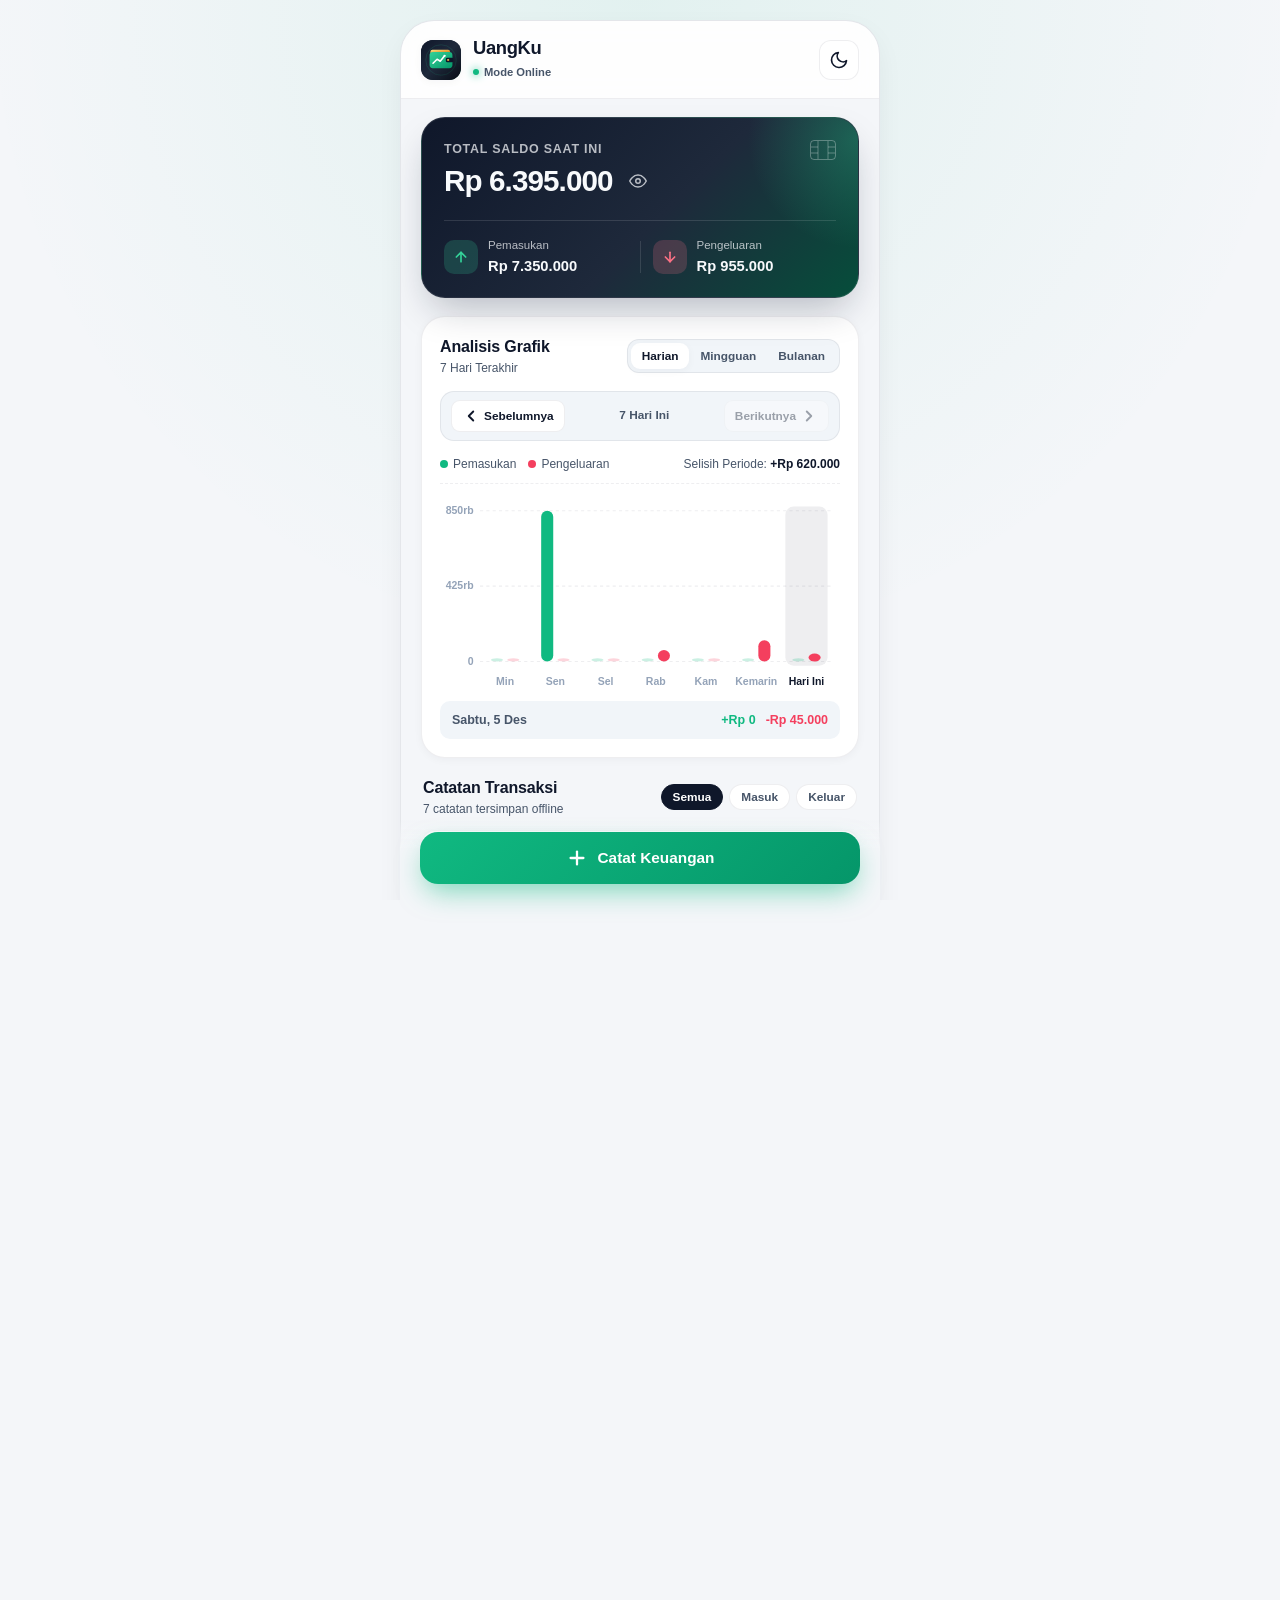
==== commit f5fce35a: "menambahkan credit" ====
--- a/index.html
+++ b/index.html
@@ -56,6 +56,7 @@
       <div class="splash-spinner">
         <span class="spinner-dot"></span>
       </div>
+      <p class="splash-credit">Created by <strong>MasPur</strong></p>
     </div>
   </div>
 
@@ -315,6 +316,11 @@
           </button>
         </div>
       </section>
+
+      <!-- Creator Credit Footer -->
+      <footer class="app-credit-footer" aria-label="Credit Pembuat Aplikasi">
+        <span>UangKu • Created by <strong>MasPur</strong></span>
+      </footer>
     </main>
 
     <!-- Bottom Action Bar with Floating Add Button -->
--- a/styles.css
+++ b/styles.css
@@ -217,6 +217,33 @@
 
 @keyframes spin {
   to { transform: rotate(360deg); }
+}
+
+.splash-credit {
+  margin-top: 26px;
+  font-size: 0.76rem;
+  color: rgba(248, 250, 252, 0.55);
+  letter-spacing: 0.06em;
+  text-transform: uppercase;
+}
+
+.splash-credit strong {
+  color: #34D399;
+  font-weight: 800;
+}
+
+/* Creator Credit Footer */
+.app-credit-footer {
+  text-align: center;
+  padding: 12px 0 6px;
+  font-size: 0.75rem;
+  color: var(--text-muted);
+  letter-spacing: 0.03em;
+}
+
+.app-credit-footer strong {
+  color: var(--accent-primary);
+  font-weight: 800;
 }
 .app-shell {
   max-width: 480px;
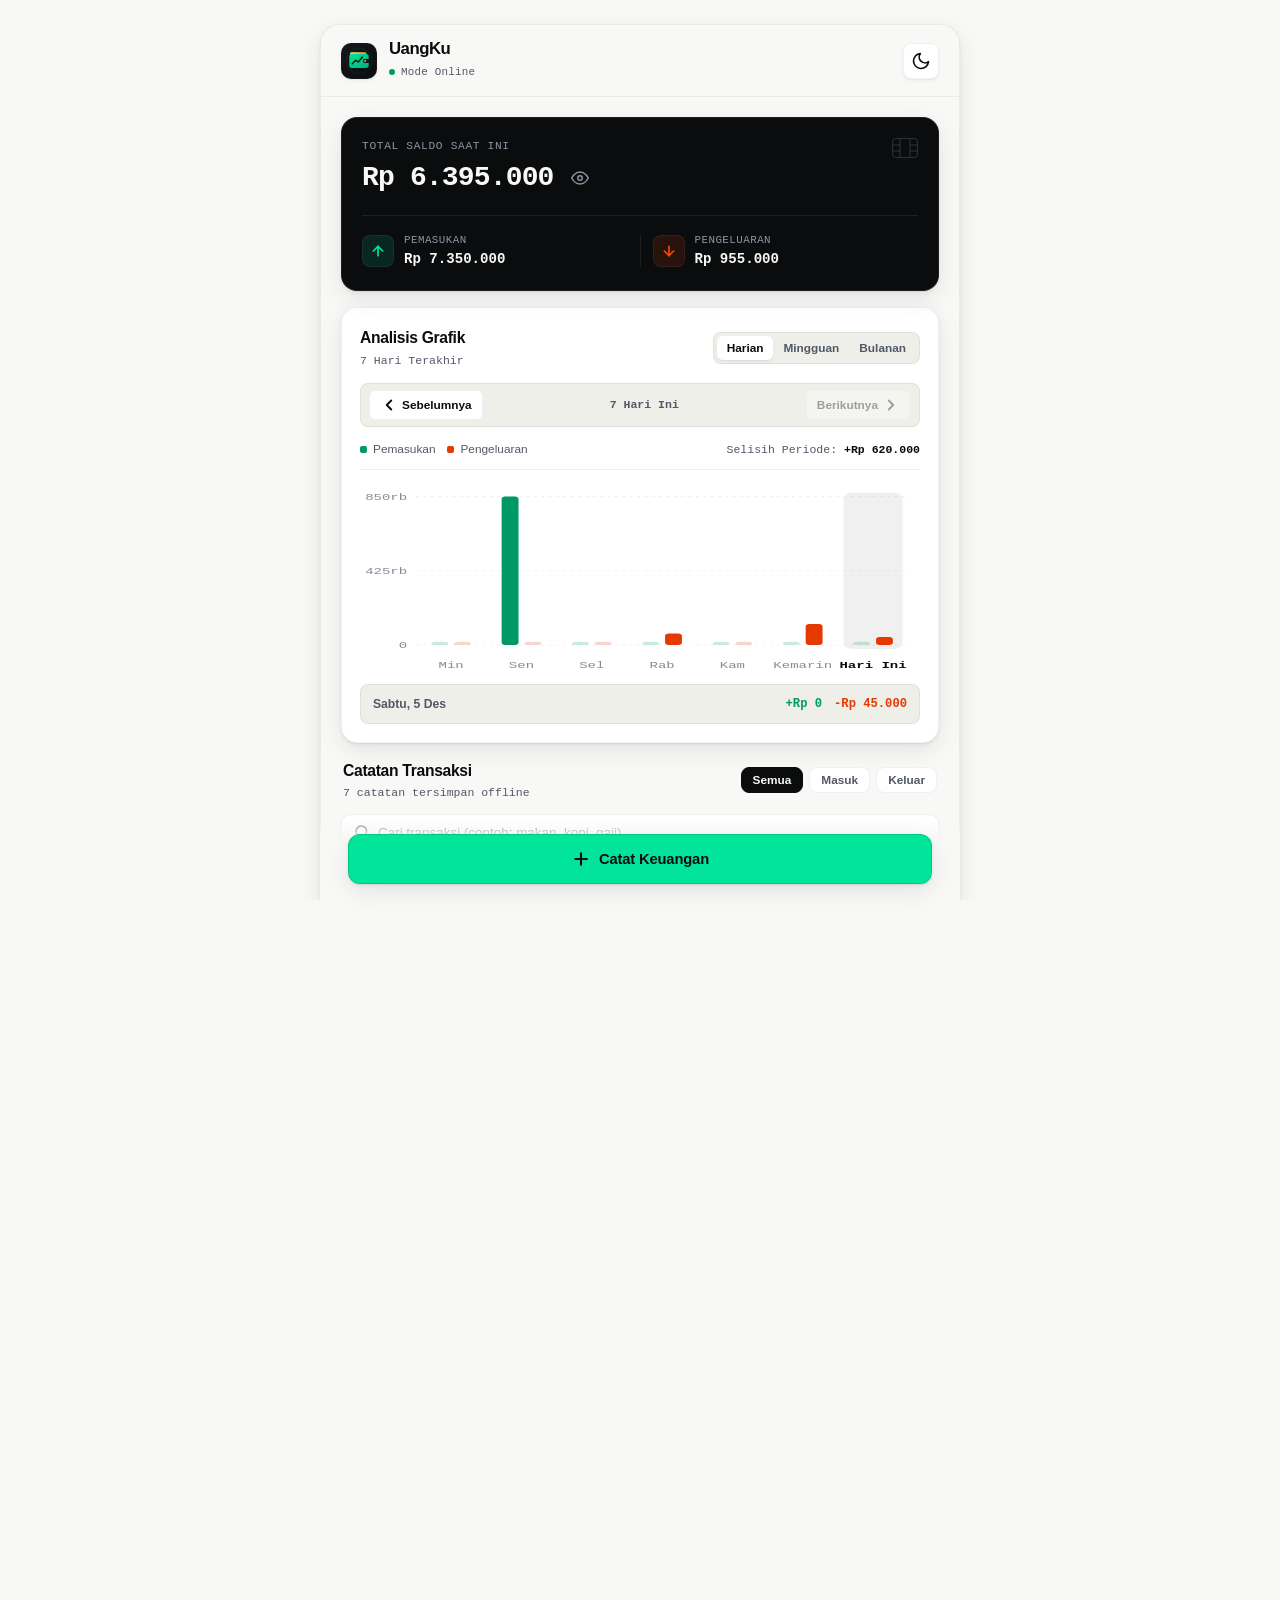
==== commit 50201b74: "feat: redesign UI/UX anti-slop, grouped pagination, credit in splash, and updated Android APK" ====
--- a/index.html
+++ b/index.html
@@ -3,7 +3,7 @@
 <head>
   <meta charset="UTF-8" />
   <meta name="viewport" content="width=device-width, initial-scale=1.0, maximum-scale=1.0, user-scalable=no, viewport-fit=cover" />
-  <meta name="theme-color" content="#090D16" id="meta-theme-color" />
+  <meta name="theme-color" content="#0B0C0E" id="meta-theme-color" />
   <meta name="apple-mobile-web-app-capable" content="yes" />
   <meta name="apple-mobile-web-app-status-bar-style" content="black-translucent" />
   <meta name="apple-mobile-web-app-title" content="UangKu" />
@@ -16,21 +16,19 @@
   <link rel="stylesheet" href="./styles.css" />
 </head>
 <body>
-  <!-- Splash Screen / Opening Transition Mewah -->
+  <!-- Splash Screen / Opening Transition Editorial -->
   <div id="splash-screen" class="splash-screen">
     <div class="splash-content">
-      <div class="splash-logo-glow"></div>
       <div class="splash-logo-wrapper">
         <svg viewBox="0 0 512 512" width="100%" height="100%" class="splash-svg-logo" aria-label="Logo UangKu">
           <defs>
             <linearGradient id="splashBg" x1="0%" y1="0%" x2="100%" y2="100%">
-              <stop offset="0%" stop-color="#0F172A" />
-              <stop offset="50%" stop-color="#1E293B" />
-              <stop offset="100%" stop-color="#090D16" />
+              <stop offset="0%" stop-color="#16181D" />
+              <stop offset="100%" stop-color="#0B0C0E" />
             </linearGradient>
             <linearGradient id="splashEmerald" x1="0%" y1="0%" x2="100%" y2="100%">
-              <stop offset="0%" stop-color="#34D399" />
-              <stop offset="100%" stop-color="#059669" />
+              <stop offset="0%" stop-color="#00E599" />
+              <stop offset="100%" stop-color="#00B377" />
             </linearGradient>
             <linearGradient id="splashGold" x1="0%" y1="0%" x2="100%" y2="100%">
               <stop offset="0%" stop-color="#FDE68A" />
@@ -38,21 +36,21 @@
             </linearGradient>
           </defs>
           <rect width="512" height="512" rx="115" fill="url(#splashBg)" />
-          <circle cx="256" cy="256" r="195" fill="none" stroke="url(#splashEmerald)" stroke-width="5" opacity="0.28" />
+          <circle cx="256" cy="256" r="195" fill="none" stroke="url(#splashEmerald)" stroke-width="4" opacity="0.22" />
           <!-- Kartu Emas Atas -->
           <path d="M146 124 H346 A26 26 0 0 1 372 150 V168 H120 V150 A26 26 0 0 1 146 124 Z" fill="url(#splashGold)" />
           <!-- Badan Dompet Hijau Zamrud -->
           <rect x="110" y="152" width="292" height="208" rx="40" fill="url(#splashEmerald)" />
           <!-- Garis Grafik Naik Putih -->
-          <polyline points="154,298 206,246 246,272 302,202" fill="none" stroke="#FFFFFF" stroke-width="18" stroke-linecap="round" stroke-linejoin="round" />
-          <circle cx="302" cy="202" r="12" fill="#FFFFFF" />
+          <polyline points="154,298 206,246 246,272 302,202" fill="none" stroke="#0B0C0E" stroke-width="18" stroke-linecap="round" stroke-linejoin="round" />
+          <circle cx="302" cy="202" r="12" fill="#0B0C0E" />
           <!-- Kancing Dompet Kanan -->
-          <rect x="318" y="226" width="96" height="60" rx="18" fill="#0F172A" />
+          <rect x="318" y="226" width="96" height="60" rx="18" fill="#16181D" />
           <circle cx="348" cy="256" r="13" fill="url(#splashGold)" />
         </svg>
       </div>
       <h1 class="splash-title">UangKu</h1>
-      <p class="splash-subtitle">Financial Simplicity &amp; Wealth</p>
+      <p class="splash-subtitle">FINANCIAL PRECISION &amp; LEDGER</p>
       <div class="splash-spinner">
         <span class="spinner-dot"></span>
       </div>
@@ -68,13 +66,12 @@
           <svg viewBox="0 0 512 512" width="100%" height="100%" class="header-svg-logo" aria-hidden="true">
             <defs>
               <linearGradient id="hdrBg" x1="0%" y1="0%" x2="100%" y2="100%">
-                <stop offset="0%" stop-color="#0F172A" />
-                <stop offset="50%" stop-color="#1E293B" />
-                <stop offset="100%" stop-color="#090D16" />
+                <stop offset="0%" stop-color="#16181D" />
+                <stop offset="100%" stop-color="#0B0C0E" />
               </linearGradient>
               <linearGradient id="hdrEmerald" x1="0%" y1="0%" x2="100%" y2="100%">
-                <stop offset="0%" stop-color="#34D399" />
-                <stop offset="100%" stop-color="#059669" />
+                <stop offset="0%" stop-color="#00E599" />
+                <stop offset="100%" stop-color="#00B377" />
               </linearGradient>
               <linearGradient id="hdrGold" x1="0%" y1="0%" x2="100%" y2="100%">
                 <stop offset="0%" stop-color="#FDE68A" />
@@ -82,16 +79,16 @@
               </linearGradient>
             </defs>
             <rect width="512" height="512" rx="115" fill="url(#hdrBg)" />
-            <circle cx="256" cy="256" r="195" fill="none" stroke="url(#hdrEmerald)" stroke-width="6" opacity="0.3" />
+            <circle cx="256" cy="256" r="195" fill="none" stroke="url(#hdrEmerald)" stroke-width="5" opacity="0.25" />
             <!-- Kartu Emas Atas -->
             <path d="M146 124 H346 A26 26 0 0 1 372 150 V168 H120 V150 A26 26 0 0 1 146 124 Z" fill="url(#hdrGold)" />
             <!-- Badan Dompet Hijau Zamrud -->
             <rect x="110" y="152" width="292" height="208" rx="40" fill="url(#hdrEmerald)" />
-            <!-- Garis Grafik Naik Putih -->
-            <polyline points="154,298 206,246 246,272 302,202" fill="none" stroke="#FFFFFF" stroke-width="20" stroke-linecap="round" stroke-linejoin="round" />
-            <circle cx="302" cy="202" r="14" fill="#FFFFFF" />
+            <!-- Garis Grafik Naik -->
+            <polyline points="154,298 206,246 246,272 302,202" fill="none" stroke="#0B0C0E" stroke-width="20" stroke-linecap="round" stroke-linejoin="round" />
+            <circle cx="302" cy="202" r="14" fill="#0B0C0E" />
             <!-- Kancing Dompet Kanan -->
-            <rect x="318" y="226" width="96" height="60" rx="18" fill="#0F172A" />
+            <rect x="318" y="226" width="96" height="60" rx="18" fill="#16181D" />
             <circle cx="348" cy="256" r="14" fill="url(#hdrGold)" />
           </svg>
         </div>
@@ -129,9 +126,8 @@
 
     <!-- Main Scrollable Content -->
     <main class="app-content">
-      <!-- Premium Hero Balance Card -->
+      <!-- Hero Balance Card -->
       <section class="balance-card" aria-label="Ringkasan Saldo">
-        <div class="balance-card-glow"></div>
         <div class="balance-top">
           <div>
             <p class="balance-label">Total Saldo Saat Ini</p>
@@ -316,17 +312,12 @@
           </button>
         </div>
       </section>
-
-      <!-- Creator Credit Footer -->
-      <footer class="app-credit-footer" aria-label="Credit Pembuat Aplikasi">
-        <span>UangKu • Created by <strong>MasPur</strong></span>
-      </footer>
     </main>
 
     <!-- Bottom Action Bar with Floating Add Button -->
     <div class="bottom-bar">
       <button type="button" id="btn-add-tx" class="fab-primary" aria-label="Catat Transaksi Baru">
-        <svg width="22" height="22" viewBox="0 0 24 24" fill="none" stroke="currentColor" stroke-width="2.5" stroke-linecap="round" stroke-linejoin="round">
+        <svg width="20" height="20" viewBox="0 0 24 24" fill="none" stroke="currentColor" stroke-width="2.5" stroke-linecap="round" stroke-linejoin="round">
           <line x1="12" y1="5" x2="12" y2="19" />
           <line x1="5" y1="12" x2="19" y2="12" />
         </svg>
--- a/styles.css
+++ b/styles.css
@@ -1,72 +1,108 @@
 /* ==========================================================================
-   UangKu — Clean Minimalist Light / Dark Premium Design System
-   100% Offline Ready (System UI Fonts & Native SVG Graphics)
+   UangKu — Editorial Precision & Tactile Financial Ledger Design System
+   Strictly adhering to Anti-Slop Design & Motion Directives (slop.md)
+   100% Offline Ready (System Neo-Grotesque + Technical Monospace + Native SVG)
    ========================================================================== */
 
 :root {
-  /* Light Theme (Clean Minimalist) */
-  --bg-primary: #F4F6F9;
+  /* Typography Stacks (slop.md Section 2.2) */
+  --font-sans: Inter, -apple-system, BlinkMacSystemFont, "Segoe UI", Roboto, "Helvetica Neue", Arial, sans-serif;
+  --font-display: "Plus Jakarta Sans", Inter, -apple-system, BlinkMacSystemFont, "Segoe UI", sans-serif;
+  --font-mono: "JetBrains Mono", "Geist Mono", "SF Mono", "Cascadia Mono", "Roboto Mono", Consolas, monospace;
+
+  /* Physics & Easing Tokens (slop.md Section 3.1) */
+  --ease-out-quint: cubic-bezier(0.16, 1, 0.3, 1);
+  --ease-in-expo: cubic-bezier(0.7, 0, 0.84, 0);
+  --ease-spring-tactile: cubic-bezier(0.34, 1.56, 0.64, 1);
+
+  /* Light Mode Palette — Alabaster, Bone & Cool Titanium (slop.md Section 2.1) */
+  --bg-primary: #F8F8F6;
   --bg-surface: #FFFFFF;
-  --bg-elevated: #F1F5F9;
-  --bg-glass: rgba(255, 255, 255, 0.86);
-  --text-primary: #0F172A;
-  --text-secondary: #475569;
-  --text-muted: #94A3B8;
-  --border-subtle: rgba(15, 23, 42, 0.07);
-  --border-focus: rgba(16, 185, 129, 0.45);
-
-  /* Brand & Semantic Accents */
-  --accent-primary: #10B981;
-  --accent-primary-dark: #059669;
-  --accent-soft: rgba(16, 185, 129, 0.12);
-
-  --income-color: #10B981;
-  --income-soft: rgba(16, 185, 129, 0.12);
-  --expense-color: #F43F5E;
-  --expense-soft: rgba(244, 63, 94, 0.12);
-
-  /* Hero Card (Always Rich Premium Contrast) */
-  --hero-bg: linear-gradient(135deg, #0F172A 0%, #1E293B 55%, #064E3B 100%);
-  --hero-text: #F8FAFC;
-  --hero-subtext: rgba(248, 250, 252, 0.72);
-
-  /* Shadows & Radii */
-  --shadow-sm: 0 2px 8px rgba(15, 23, 42, 0.04);
-  --shadow-md: 0 10px 30px -5px rgba(15, 23, 42, 0.07);
-  --shadow-hero: 0 18px 38px -10px rgba(15, 23, 42, 0.28);
-  --radius-xl: 24px;
-  --radius-lg: 18px;
-  --radius-md: 14px;
-  --radius-sm: 10px;
+  --bg-elevated: #EFEFE9;
+  --bg-tertiary: #E4E6EB;
+  --bg-header: rgba(248, 248, 246, 0.92);
+
+  --text-primary: #0B0C0E;
+  --text-secondary: #525866;
+  --text-muted: #848B98;
+
+  /* 1px Hairline Structural Borders */
+  --border-subtle: rgba(0, 0, 0, 0.06);
+  --border-strong: rgba(0, 0, 0, 0.12);
+  --border-focus: #00B377;
+
+  /* High-Grade Single Accent & Semantic Indicators */
+  --accent-primary: #00E599;
+  --accent-ink: #0B0C0E;
+  --accent-readable: #009966;
+  --accent-soft: rgba(0, 179, 119, 0.1);
+
+  --income-color: #009966;
+  --income-soft: rgba(0, 179, 119, 0.1);
+  --expense-color: #E63900;
+  --expense-soft: rgba(230, 57, 0, 0.08);
+
+  /* Hero Ledger Surface (Obsidian Architectural Contrast) */
+  --hero-bg: #0B0C0E;
+  --hero-surface: #16181D;
+  --hero-border: rgba(255, 255, 255, 0.08);
+  --hero-text: #F8F8F6;
+  --hero-subtext: #8E95A2;
+
+  /* Multi-layered Sharp Rim Shadows (slop.md Section 2.3) */
+  --shadow-rim: 0 1px 1px rgba(0, 0, 0, 0.05), 0 2px 4px rgba(0, 0, 0, 0.05), 0 8px 24px rgba(0, 0, 0, 0.08);
+  --shadow-subtle: 0 1px 1px rgba(0, 0, 0, 0.04), 0 2px 4px rgba(0, 0, 0, 0.04);
+
+  /* Editorial Spatial Radii (8px / 4px Rhythm) */
+  --radius-xl: 16px;
+  --radius-lg: 12px;
+  --radius-md: 10px;
+  --radius-sm: 8px;
 }
 
 html[data-theme="dark"] {
-  --bg-primary: #090D16;
-  --bg-surface: #121826;
-  --bg-elevated: #1E293B;
-  --bg-glass: rgba(18, 24, 38, 0.85);
-  --text-primary: #F8FAFC;
-  --text-secondary: #94A3B8;
-  --text-muted: #64748B;
-  --border-subtle: rgba(255, 255, 255, 0.07);
-  --border-focus: rgba(52, 211, 153, 0.5);
-
-  --accent-primary: #10B981;
-  --accent-primary-dark: #059669;
-  --accent-soft: rgba(16, 185, 129, 0.15);
-
-  --income-color: #34D399;
-  --income-soft: rgba(52, 211, 153, 0.14);
-  --expense-color: #FB7185;
-  --expense-soft: rgba(251, 113, 133, 0.14);
-
-  --hero-bg: linear-gradient(135deg, #131C31 0%, #0F172A 50%, #064E3B 100%);
-  --shadow-sm: 0 2px 10px rgba(0, 0, 0, 0.25);
-  --shadow-md: 0 12px 32px -4px rgba(0, 0, 0, 0.4);
-  --shadow-hero: 0 20px 42px -10px rgba(0, 0, 0, 0.6);
-}
-
-/* Reset & Base */
+  /* Dark Mode Palette — Deep Obsidian, Graphite & Warm Zinc (slop.md Section 2.1) */
+  --bg-primary: #0B0C0E;
+  --bg-surface: #16181D;
+  --bg-elevated: #1C1E24;
+  --bg-tertiary: #252830;
+  --bg-header: rgba(11, 12, 14, 0.92);
+
+  --text-primary: #F8F8F6;
+  --text-secondary: #9BA1AE;
+  --text-muted: #636975;
+
+  /* 1px Hairline Structural Borders */
+  --border-subtle: rgba(255, 255, 255, 0.08);
+  --border-strong: rgba(255, 255, 255, 0.15);
+  --border-focus: #00E599;
+
+  /* High-Voltage Terminal Emerald & Safety Alert */
+  --accent-primary: #00E599;
+  --accent-ink: #0B0C0E;
+  --accent-readable: #00E599;
+  --accent-soft: rgba(0, 229, 153, 0.12);
+
+  --income-color: #00E599;
+  --income-soft: rgba(0, 229, 153, 0.12);
+  --expense-color: #FF4400;
+  --expense-soft: rgba(255, 68, 0, 0.12);
+
+  /* Hero Ledger Surface */
+  --hero-bg: #16181D;
+  --hero-surface: #1C1E24;
+  --hero-border: rgba(255, 255, 255, 0.08);
+  --hero-text: #F8F8F6;
+  --hero-subtext: #9BA1AE;
+
+  /* Multi-layered Sharp Rim Shadows */
+  --shadow-rim: 0 1px 1px rgba(0, 0, 0, 0.25), 0 2px 4px rgba(0, 0, 0, 0.25), 0 8px 24px rgba(0, 0, 0, 0.35);
+  --shadow-subtle: 0 1px 1px rgba(0, 0, 0, 0.2), 0 2px 4px rgba(0, 0, 0, 0.2);
+}
+
+/* ==========================================================================
+   Reset & Base Typography
+   ========================================================================== */
 *,
 *::before,
 *::after {
@@ -81,11 +117,12 @@
   height: 100%;
   background-color: var(--bg-primary);
   color: var(--text-primary);
-  font-family: -apple-system, BlinkMacSystemFont, "Segoe UI", Roboto, "Plus Jakarta Sans", Inter, Helvetica, Arial, sans-serif;
+  font-family: var(--font-sans);
   font-size: 16px;
   line-height: 1.5;
   -webkit-font-smoothing: antialiased;
-  transition: background-color 0.25s ease, color 0.25s ease;
+  -moz-osx-font-smoothing: grayscale;
+  transition: background-color 240ms var(--ease-out-quint), color 240ms var(--ease-out-quint);
   overflow-x: hidden;
 }
 
@@ -107,16 +144,39 @@
   display: none !important;
 }
 
-/* Splash Screen / Opening Transition Mewah */
+/* ==========================================================================
+   Kinematics & Staggered Micro-Displacement (slop.md Section 3.2 & 3.3)
+   ========================================================================== */
+@keyframes enterTactile {
+  0% {
+    opacity: 0;
+    transform: translateY(8px) scale(0.985);
+  }
+  100% {
+    opacity: 1;
+    transform: translateY(0) scale(1);
+  }
+}
+
+.animate-enter-tactile {
+  animation: enterTactile 320ms var(--ease-out-quint) forwards;
+  animation-delay: calc(var(--stagger-idx, 0) * 30ms);
+  opacity: 0;
+  will-change: transform, opacity;
+}
+
+/* ==========================================================================
+   Splash Screen — Editorial Minimalist & Credit MasPur Only Here
+   ========================================================================== */
 .splash-screen {
   position: fixed;
   inset: 0;
   z-index: 9999;
-  background: radial-gradient(circle at 50% 30%, #1E293B 0%, #0F172A 50%, #090D16 100%);
+  background-color: #0B0C0E;
   display: flex;
   align-items: center;
   justify-content: center;
-  transition: opacity 0.6s cubic-bezier(0.22, 1, 0.36, 1), visibility 0.6s ease;
+  transition: opacity 320ms var(--ease-in-expo), visibility 320ms var(--ease-in-expo);
   pointer-events: all;
 }
 
@@ -132,45 +192,21 @@
   align-items: center;
   text-align: center;
   position: relative;
-  animation: splashPop 0.8s cubic-bezier(0.22, 1, 0.36, 1) forwards;
-}
-
-@keyframes splashPop {
-  0% {
-    opacity: 0;
-    transform: scale(0.85) translateY(20px);
-  }
-  100% {
-    opacity: 1;
-    transform: scale(1) translateY(0);
-  }
-}
-
-.splash-logo-glow {
-  position: absolute;
-  top: -20px;
-  width: 140px;
-  height: 140px;
-  border-radius: 50%;
-  background: radial-gradient(circle, rgba(16, 185, 129, 0.35) 0%, transparent 70%);
-  filter: blur(10px);
-  animation: pulseGlow 2.5s infinite ease-in-out;
-}
-
-@keyframes pulseGlow {
-  0%, 100% { transform: scale(1); opacity: 0.6; }
-  50% { transform: scale(1.25); opacity: 0.9; }
+  padding: 32px;
+  animation: enterTactile 360ms var(--ease-out-quint) forwards;
 }
 
 .splash-logo-wrapper {
-  width: 88px;
-  height: 88px;
-  border-radius: 24px;
+  width: 80px;
+  height: 80px;
+  border-radius: 18px;
   overflow: hidden;
   position: relative;
   z-index: 2;
-  box-shadow: 0 16px 36px -8px rgba(0, 0, 0, 0.6), 0 0 0 1px rgba(255, 255, 255, 0.12);
-  margin-bottom: 16px;
+  background-color: #16181D;
+  border: 1px solid rgba(255, 255, 255, 0.08);
+  box-shadow: 0 1px 1px rgba(0, 0, 0, 0.2), 0 4px 12px rgba(0, 0, 0, 0.4);
+  margin-bottom: 20px;
   display: flex;
   align-items: center;
   justify-content: center;
@@ -185,92 +221,91 @@
 }
 
 .splash-title {
+  font-family: var(--font-display);
   font-size: 1.75rem;
   font-weight: 800;
-  letter-spacing: -0.02em;
-  color: #FFFFFF;
+  letter-spacing: -0.03em;
+  color: #F8F8F6;
   margin-bottom: 4px;
-  background: linear-gradient(135deg, #FFFFFF 0%, #E2E8F0 60%, #34D399 100%);
-  -webkit-background-clip: text;
-  -webkit-text-fill-color: transparent;
 }
 
 .splash-subtitle {
-  font-size: 0.8rem;
-  color: rgba(248, 250, 252, 0.65);
+  font-family: var(--font-mono);
+  font-size: 0.7rem;
+  color: #8E95A2;
   font-weight: 500;
-  letter-spacing: 0.05em;
-  margin-bottom: 24px;
+  letter-spacing: 0.08em;
+  text-transform: uppercase;
+  margin-bottom: 28px;
 }
 
 .splash-spinner {
   display: flex;
   align-items: center;
   justify-content: center;
-  width: 28px;
-  height: 28px;
+  width: 22px;
+  height: 22px;
   border-radius: 50%;
-  border: 2.5px solid rgba(255, 255, 255, 0.1);
-  border-top-color: var(--accent-primary);
-  animation: spin 0.8s linear infinite;
+  border: 2px solid rgba(255, 255, 255, 0.08);
+  border-top-color: #00E599;
+  animation: spin 0.75s linear infinite;
 }
 
 @keyframes spin {
-  to { transform: rotate(360deg); }
+  to {
+    transform: rotate(360deg);
+  }
 }
 
 .splash-credit {
-  margin-top: 26px;
-  font-size: 0.76rem;
-  color: rgba(248, 250, 252, 0.55);
+  margin-top: 32px;
+  padding-top: 12px;
+  border-top: 1px solid rgba(255, 255, 255, 0.08);
+  font-family: var(--font-mono);
+  font-size: 0.72rem;
+  color: #8E95A2;
   letter-spacing: 0.06em;
   text-transform: uppercase;
 }
 
 .splash-credit strong {
-  color: #34D399;
-  font-weight: 800;
-}
-
-/* Creator Credit Footer */
-.app-credit-footer {
-  text-align: center;
-  padding: 12px 0 6px;
-  font-size: 0.75rem;
-  color: var(--text-muted);
-  letter-spacing: 0.03em;
-}
-
-.app-credit-footer strong {
-  color: var(--accent-primary);
-  font-weight: 800;
-}
+  color: #00E599;
+  font-weight: 700;
+}
+
+/* ==========================================================================
+   App Shell & Structural Grid
+   ========================================================================== */
 .app-shell {
-  max-width: 480px;
+  width: 100%;
+  max-width: 560px;
   min-height: 100dvh;
   margin: 0 auto;
   display: flex;
   flex-direction: column;
   position: relative;
-  padding-bottom: 96px;
-}
-
-@media (min-width: 520px) {
+  padding-bottom: 104px;
+}
+
+@media (min-width: 600px) {
   body {
-    padding: 20px 0;
-    background-image: radial-gradient(circle at 50% 0%, rgba(16, 185, 129, 0.08), transparent 60%);
+    padding: 24px 16px;
   }
   .app-shell {
-    min-height: calc(100dvh - 40px);
-    border-radius: 34px;
+    max-width: 640px;
+    min-height: calc(100dvh - 48px);
+    border-radius: 20px;
     border: 1px solid var(--border-subtle);
-    box-shadow: var(--shadow-md);
+    box-shadow: var(--shadow-rim);
     background-color: var(--bg-primary);
+    padding-bottom: 112px;
     overflow: hidden;
   }
 }
 
-/* Header */
+/* ==========================================================================
+   Top App Bar
+   ========================================================================== */
 .app-header {
   position: sticky;
   top: 0;
@@ -278,10 +313,10 @@
   display: flex;
   align-items: center;
   justify-content: space-between;
-  padding: 16px 20px;
-  background: var(--bg-glass);
-  backdrop-filter: blur(16px);
-  -webkit-backdrop-filter: blur(16px);
+  padding: 14px 20px;
+  background-color: var(--bg-header);
+  backdrop-filter: blur(8px);
+  -webkit-backdrop-filter: blur(8px);
   border-bottom: 1px solid var(--border-subtle);
 }
 
@@ -292,16 +327,17 @@
 }
 
 .brand-logo {
-  width: 40px;
-  height: 40px;
-  border-radius: 12px;
+  width: 36px;
+  height: 36px;
+  border-radius: 10px;
   overflow: hidden;
-  box-shadow: var(--shadow-sm);
+  border: 1px solid var(--border-subtle);
+  box-shadow: var(--shadow-subtle);
   flex-shrink: 0;
   display: flex;
   align-items: center;
   justify-content: center;
-  background: var(--hero-bg);
+  background-color: #16181D;
 }
 
 .brand-logo img,
@@ -313,18 +349,21 @@
 }
 
 .brand-text h1 {
-  font-size: 1.15rem;
+  font-family: var(--font-display);
+  font-size: 1.05rem;
   font-weight: 800;
-  letter-spacing: -0.02em;
+  letter-spacing: -0.03em;
   line-height: 1.15;
 }
 
 .status-badge {
   display: inline-flex;
   align-items: center;
-  gap: 5px;
-  font-size: 0.7rem;
-  font-weight: 600;
+  gap: 6px;
+  font-family: var(--font-mono);
+  font-size: 0.68rem;
+  font-weight: 500;
+  letter-spacing: 0.02em;
   color: var(--text-secondary);
   margin-top: 2px;
 }
@@ -333,8 +372,7 @@
   width: 6px;
   height: 6px;
   border-radius: 50%;
-  background-color: var(--income-color);
-  box-shadow: 0 0 8px var(--income-color);
+  background-color: var(--accent-primary);
 }
 
 .header-actions {
@@ -344,31 +382,25 @@
 }
 
 .icon-btn {
-  width: 40px;
-  height: 40px;
-  border-radius: 12px;
+  width: 36px;
+  height: 36px;
+  border-radius: var(--radius-sm);
   background-color: var(--bg-surface);
   border: 1px solid var(--border-subtle);
+  box-shadow: var(--shadow-subtle);
   display: inline-flex;
   align-items: center;
   justify-content: center;
   color: var(--text-primary);
-  transition: transform 0.15s ease, background-color 0.2s ease;
+  transition: transform 150ms var(--ease-spring-tactile), border-color 180ms var(--ease-out-quint), background-color 180ms var(--ease-out-quint);
+}
+
+.icon-btn:hover {
+  border-color: var(--border-strong);
 }
 
 .icon-btn:active {
-  transform: scale(0.93);
-}
-
-.install-pill {
-  width: auto;
-  padding: 0 12px;
-  gap: 6px;
-  font-size: 0.78rem;
-  font-weight: 700;
-  color: var(--accent-primary);
-  border-color: var(--border-focus);
-  background: var(--accent-soft);
+  transform: scale(0.94);
 }
 
 html[data-theme="dark"] .icon-sun {
@@ -384,34 +416,28 @@
   display: block;
 }
 
-/* Main Content */
+/* ==========================================================================
+   Main Content Layout (8px Spatial Rhythm)
+   ========================================================================== */
 .app-content {
-  padding: 18px 20px;
+  padding: 20px;
   display: flex;
   flex-direction: column;
-  gap: 18px;
-}
-
-/* Hero Balance Card */
+  gap: 16px;
+}
+
+/* ==========================================================================
+   Hero Balance Ledger Card (Editorial Dark Obsidian Surface)
+   ========================================================================== */
 .balance-card {
   position: relative;
   overflow: hidden;
   border-radius: var(--radius-xl);
-  background: var(--hero-bg);
+  background-color: var(--hero-bg);
   color: var(--hero-text);
-  padding: 22px 22px 20px;
-  box-shadow: var(--shadow-hero);
-  border: 1px solid rgba(255, 255, 255, 0.1);
-}
-
-.balance-card-glow {
-  position: absolute;
-  top: -50%;
-  right: -25%;
-  width: 220px;
-  height: 220px;
-  background: radial-gradient(circle, rgba(52, 211, 153, 0.28) 0%, transparent 70%);
-  pointer-events: none;
+  padding: 20px;
+  box-shadow: var(--shadow-rim);
+  border: 1px solid var(--hero-border);
 }
 
 .balance-top {
@@ -423,12 +449,13 @@
 }
 
 .balance-label {
-  font-size: 0.78rem;
-  font-weight: 600;
+  font-family: var(--font-mono);
+  font-size: 0.7rem;
+  font-weight: 500;
   text-transform: uppercase;
   letter-spacing: 0.06em;
   color: var(--hero-subtext);
-  margin-bottom: 4px;
+  margin-bottom: 6px;
 }
 
 .balance-amount-row {
@@ -438,8 +465,10 @@
 }
 
 .balance-amount {
-  font-size: 1.85rem;
-  font-weight: 800;
+  font-family: var(--font-mono);
+  font-variant-numeric: tabular-nums;
+  font-size: 1.75rem;
+  font-weight: 700;
   letter-spacing: -0.03em;
   line-height: 1.2;
 }
@@ -447,26 +476,28 @@
 .eye-btn {
   color: var(--hero-subtext);
   padding: 6px;
-  border-radius: 8px;
+  border-radius: 6px;
+  border: 1px solid transparent;
   display: inline-flex;
   align-items: center;
   justify-content: center;
-  transition: color 0.2s, background-color 0.2s;
+  transition: color 180ms var(--ease-out-quint), background-color 180ms var(--ease-out-quint), border-color 180ms var(--ease-out-quint);
 }
 
 .eye-btn:hover {
-  color: #FFFFFF;
-  background: rgba(255, 255, 255, 0.1);
+  color: #F8F8F6;
+  background: rgba(255, 255, 255, 0.06);
+  border-color: rgba(255, 255, 255, 0.08);
 }
 
 .card-chip {
-  color: rgba(255, 255, 255, 0.85);
+  color: rgba(248, 248, 246, 0.45);
 }
 
 .balance-stats {
-  margin-top: 22px;
+  margin-top: 20px;
   padding-top: 16px;
-  border-top: 1px solid rgba(255, 255, 255, 0.12);
+  border-top: 1px solid var(--hero-border);
   display: flex;
   align-items: center;
   justify-content: space-between;
@@ -484,23 +515,24 @@
 }
 
 .stat-icon {
-  width: 34px;
-  height: 34px;
-  border-radius: 10px;
+  width: 32px;
+  height: 32px;
+  border-radius: var(--radius-sm);
   display: flex;
   align-items: center;
   justify-content: center;
   flex-shrink: 0;
+  border: 1px solid rgba(255, 255, 255, 0.06);
 }
 
 .stat-box.income .stat-icon {
-  background: rgba(52, 211, 153, 0.2);
-  color: #34D399;
+  background: rgba(0, 229, 153, 0.12);
+  color: #00E599;
 }
 
 .stat-box.expense .stat-icon {
-  background: rgba(251, 113, 133, 0.2);
-  color: #FB7185;
+  background: rgba(255, 68, 0, 0.12);
+  color: #FF4400;
 }
 
 .stat-info {
@@ -510,31 +542,39 @@
 }
 
 .stat-info span {
-  font-size: 0.72rem;
+  font-family: var(--font-mono);
+  font-size: 0.68rem;
+  text-transform: uppercase;
+  letter-spacing: 0.04em;
   color: var(--hero-subtext);
 }
 
 .stat-info strong {
-  font-size: 0.92rem;
-  font-weight: 700;
+  font-family: var(--font-mono);
+  font-variant-numeric: tabular-nums;
+  font-size: 0.88rem;
+  font-weight: 600;
   white-space: nowrap;
   overflow: hidden;
   text-overflow: ellipsis;
+  margin-top: 1px;
 }
 
 .stat-divider {
   width: 1px;
   height: 32px;
-  background: rgba(255, 255, 255, 0.12);
-}
-
-/* Card Surface & Chart Section */
+  background: var(--hero-border);
+}
+
+/* ==========================================================================
+   Card Surface & Financial Analytics Chart Section
+   ========================================================================== */
 .card-surface {
   background-color: var(--bg-surface);
   border-radius: var(--radius-xl);
   padding: 18px;
   border: 1px solid var(--border-subtle);
-  box-shadow: var(--shadow-sm);
+  box-shadow: var(--shadow-rim);
 }
 
 .section-header {
@@ -546,14 +586,17 @@
 }
 
 .section-title {
-  font-size: 1rem;
+  font-family: var(--font-display);
+  font-size: 0.98rem;
   font-weight: 700;
-  letter-spacing: -0.01em;
+  letter-spacing: -0.02em;
 }
 
 .section-subtitle {
-  font-size: 0.75rem;
-  color: var(--text-secondary);
+  font-family: var(--font-mono);
+  font-size: 0.72rem;
+  color: var(--text-secondary);
+  margin-top: 2px;
 }
 
 /* Segmented Control (Harian / Mingguan / Bulanan) */
@@ -561,23 +604,23 @@
   display: inline-flex;
   background-color: var(--bg-elevated);
   padding: 3px;
-  border-radius: 12px;
+  border-radius: var(--radius-sm);
   border: 1px solid var(--border-subtle);
 }
 
 .segment-btn {
-  padding: 6px 11px;
+  padding: 5px 10px;
   font-size: 0.74rem;
   font-weight: 600;
   color: var(--text-secondary);
-  border-radius: 9px;
-  transition: all 0.2s ease;
+  border-radius: 6px;
+  transition: all 200ms var(--ease-out-quint);
 }
 
 .segment-btn.active {
   background-color: var(--bg-surface);
   color: var(--text-primary);
-  box-shadow: var(--shadow-sm);
+  box-shadow: var(--shadow-subtle);
 }
 
 /* Chart Navigator (Geser ke Hari/Periode Sebelumnya) */
@@ -587,9 +630,9 @@
   justify-content: space-between;
   gap: 8px;
   margin-top: 14px;
-  padding: 8px 10px;
+  padding: 6px 8px;
   background-color: var(--bg-elevated);
-  border-radius: var(--radius-md);
+  border-radius: var(--radius-sm);
   border: 1px solid var(--border-subtle);
 }
 
@@ -597,24 +640,28 @@
   display: inline-flex;
   align-items: center;
   gap: 4px;
-  padding: 6px 10px;
-  border-radius: 9px;
+  padding: 5px 10px;
+  border-radius: 6px;
   background-color: var(--bg-surface);
   border: 1px solid var(--border-subtle);
   color: var(--text-primary);
   font-size: 0.74rem;
-  font-weight: 700;
-  transition: all 0.15s ease;
+  font-weight: 600;
+  transition: transform 140ms var(--ease-spring-tactile), border-color 180ms var(--ease-out-quint), background-color 180ms var(--ease-out-quint);
+}
+
+.nav-arrow-btn:hover:not(:disabled) {
+  border-color: var(--border-strong);
 }
 
 .nav-arrow-btn:active:not(:disabled) {
-  transform: scale(0.95);
+  transform: scale(0.96);
   background-color: var(--accent-soft);
-  color: var(--accent-primary);
+  color: var(--accent-readable);
 }
 
 .nav-arrow-btn:disabled {
-  opacity: 0.38;
+  opacity: 0.35;
   cursor: not-allowed;
   pointer-events: none;
 }
@@ -630,8 +677,10 @@
 }
 
 .nav-current-window {
-  font-size: 0.74rem;
-  font-weight: 700;
+  font-family: var(--font-mono);
+  font-variant-numeric: tabular-nums;
+  font-size: 0.72rem;
+  font-weight: 600;
   color: var(--text-secondary);
   text-align: center;
   flex: 1;
@@ -647,18 +696,19 @@
 }
 
 .nav-reset-btn {
-  font-size: 0.7rem;
-  font-weight: 700;
+  font-family: var(--font-mono);
+  font-size: 0.68rem;
+  font-weight: 600;
   padding: 5px 8px;
-  border-radius: 8px;
+  border-radius: 6px;
   background-color: var(--accent-soft);
-  color: var(--accent-primary);
+  color: var(--accent-readable);
   border: 1px solid var(--border-focus);
-  transition: transform 0.15s ease;
+  transition: transform 140ms var(--ease-spring-tactile);
 }
 
 .nav-reset-btn:active {
-  transform: scale(0.93);
+  transform: scale(0.94);
 }
 
 /* Chart Legend & Meta */
@@ -668,8 +718,8 @@
   justify-content: space-between;
   margin-top: 14px;
   padding-bottom: 10px;
-  border-bottom: 1px dashed var(--border-subtle);
-  font-size: 0.75rem;
+  border-bottom: 1px solid var(--border-subtle);
+  font-size: 0.74rem;
 }
 
 .chart-legend {
@@ -682,14 +732,14 @@
 .legend-item {
   display: inline-flex;
   align-items: center;
-  gap: 5px;
+  gap: 6px;
   font-weight: 500;
 }
 
 .legend-dot {
-  width: 8px;
-  height: 8px;
-  border-radius: 50%;
+  width: 7px;
+  height: 7px;
+  border-radius: 2px;
 }
 
 .income-dot {
@@ -701,6 +751,9 @@
 }
 
 .chart-net {
+  font-family: var(--font-mono);
+  font-variant-numeric: tabular-nums;
+  font-size: 0.72rem;
   color: var(--text-secondary);
 }
 
@@ -712,7 +765,7 @@
 /* Interactive SVG Chart Area */
 .chart-container {
   width: 100%;
-  height: 195px;
+  height: 192px;
   margin-top: 12px;
   position: relative;
   user-select: none;
@@ -726,14 +779,16 @@
 
 .chart-grid-line {
   stroke: var(--border-subtle);
-  stroke-dasharray: 3 3;
+  stroke-dasharray: 2 3;
   stroke-width: 1;
 }
 
 .chart-axis-text {
+  font-family: var(--font-mono);
+  font-variant-numeric: tabular-nums;
   fill: var(--text-muted);
-  font-size: 10px;
-  font-weight: 600;
+  font-size: 9.5px;
+  font-weight: 500;
 }
 
 .chart-group {
@@ -742,8 +797,8 @@
 
 .chart-group .bar-hit-area {
   fill: transparent;
-  rx: 8px;
-  transition: fill 0.15s ease;
+  rx: 6px;
+  transition: fill 180ms var(--ease-out-quint);
 }
 
 .chart-group:hover .bar-hit-area,
@@ -753,17 +808,17 @@
 
 .bar-income {
   fill: var(--income-color);
-  transition: height 0.35s cubic-bezier(0.22, 1, 0.36, 1), y 0.35s cubic-bezier(0.22, 1, 0.36, 1);
+  transition: height 300ms var(--ease-out-quint), y 300ms var(--ease-out-quint);
 }
 
 .bar-expense {
   fill: var(--expense-color);
-  transition: height 0.35s cubic-bezier(0.22, 1, 0.36, 1), y 0.35s cubic-bezier(0.22, 1, 0.36, 1);
+  transition: height 300ms var(--ease-out-quint), y 300ms var(--ease-out-quint);
 }
 
 .chart-group.selected .chart-axis-text {
   fill: var(--text-primary);
-  font-weight: 800;
+  font-weight: 700;
 }
 
 /* Selected Bar Detail Footer */
@@ -772,10 +827,11 @@
   padding: 10px 12px;
   border-radius: var(--radius-sm);
   background-color: var(--bg-elevated);
+  border: 1px solid var(--border-subtle);
   display: flex;
   align-items: center;
   justify-content: space-between;
-  font-size: 0.78rem;
+  font-size: 0.76rem;
 }
 
 .detail-period {
@@ -784,10 +840,12 @@
 }
 
 .detail-values {
-  display: flex;
-  align-items: center;
-  gap: 10px;
-  font-weight: 700;
+  font-family: var(--font-mono);
+  font-variant-numeric: tabular-nums;
+  display: flex;
+  align-items: center;
+  gap: 12px;
+  font-weight: 600;
 }
 
 .detail-in {
@@ -798,7 +856,9 @@
   color: var(--expense-color);
 }
 
-/* Transactions List Section */
+/* ==========================================================================
+   Transactions List Section
+   ========================================================================== */
 .transactions-section {
   display: flex;
   flex-direction: column;
@@ -816,18 +876,22 @@
 
 .pill-btn {
   padding: 5px 11px;
-  border-radius: 999px;
+  border-radius: var(--radius-sm);
   font-size: 0.74rem;
   font-weight: 600;
   color: var(--text-secondary);
   background-color: var(--bg-surface);
   border: 1px solid var(--border-subtle);
-  transition: all 0.15s ease;
+  transition: all 180ms var(--ease-out-quint);
+}
+
+.pill-btn:hover {
+  border-color: var(--border-strong);
 }
 
 .pill-btn.active {
   background-color: var(--text-primary);
-  color: var(--bg-surface);
+  color: var(--bg-primary);
   border-color: var(--text-primary);
 }
 
@@ -840,13 +904,12 @@
   border: 1px solid var(--border-subtle);
   border-radius: var(--radius-md);
   padding: 0 12px;
-  box-shadow: var(--shadow-sm);
-  transition: border-color 0.2s ease, box-shadow 0.2s ease;
+  box-shadow: var(--shadow-subtle);
+  transition: border-color 200ms var(--ease-out-quint);
 }
 
 .search-box-wrapper:focus-within {
   border-color: var(--border-focus);
-  box-shadow: 0 0 0 3px var(--accent-soft);
 }
 
 .search-icon {
@@ -870,53 +933,203 @@
 }
 
 .clear-search-btn {
-  width: 24px;
-  height: 24px;
-  border-radius: 50%;
+  width: 22px;
+  height: 22px;
+  border-radius: 6px;
   background-color: var(--bg-elevated);
   color: var(--text-secondary);
+  border: 1px solid var(--border-subtle);
   display: inline-flex;
   align-items: center;
   justify-content: center;
   flex-shrink: 0;
 }
 
+/* Transactions List & Date Group Headers */
+.transactions-list {
+  display: flex;
+  flex-direction: column;
+  gap: 8px;
+}
+
+.date-group-header {
+  display: flex;
+  justify-content: space-between;
+  align-items: center;
+  font-family: var(--font-mono);
+  font-variant-numeric: tabular-nums;
+  font-size: 0.7rem;
+  font-weight: 600;
+  color: var(--text-secondary);
+  text-transform: uppercase;
+  letter-spacing: 0.05em;
+  padding: 10px 4px 2px;
+  border-bottom: 1px solid var(--border-subtle);
+}
+
+.date-group-total {
+  font-family: var(--font-mono);
+  font-variant-numeric: tabular-nums;
+  color: var(--text-primary);
+}
+
+.tx-item {
+  position: relative;
+  display: flex;
+  align-items: center;
+  justify-content: space-between;
+  gap: 10px;
+  padding: 12px 14px;
+  background-color: var(--bg-surface);
+  border: 1px solid var(--border-subtle);
+  border-radius: var(--radius-lg);
+  box-shadow: var(--shadow-subtle);
+  cursor: pointer;
+  transition: transform 150ms var(--ease-spring-tactile), border-color 180ms var(--ease-out-quint), background-color 180ms var(--ease-out-quint);
+}
+
+.tx-item:hover {
+  border-color: var(--border-strong);
+}
+
+.tx-item:active {
+  transform: scale(0.988);
+}
+
+.tx-left {
+  display: flex;
+  align-items: center;
+  gap: 12px;
+  min-width: 0;
+}
+
+.tx-cat-icon {
+  width: 40px;
+  height: 40px;
+  border-radius: var(--radius-sm);
+  display: flex;
+  align-items: center;
+  justify-content: center;
+  font-size: 1.15rem;
+  flex-shrink: 0;
+  border: 1px solid var(--border-subtle);
+}
+
+.tx-item.income .tx-cat-icon {
+  background-color: var(--income-soft);
+}
+
+.tx-item.expense .tx-cat-icon {
+  background-color: var(--expense-soft);
+}
+
+.tx-details {
+  min-width: 0;
+}
+
+.tx-title {
+  font-size: 0.9rem;
+  font-weight: 600;
+  color: var(--text-primary);
+  white-space: nowrap;
+  overflow: hidden;
+  text-overflow: ellipsis;
+}
+
+.tx-meta {
+  font-family: var(--font-mono);
+  font-variant-numeric: tabular-nums;
+  font-size: 0.72rem;
+  color: var(--text-secondary);
+  white-space: nowrap;
+  overflow: hidden;
+  text-overflow: ellipsis;
+  margin-top: 2px;
+}
+
+.tx-right {
+  display: flex;
+  align-items: center;
+  gap: 10px;
+  flex-shrink: 0;
+}
+
+.tx-amount {
+  font-family: var(--font-mono);
+  font-variant-numeric: tabular-nums;
+  font-size: 0.9rem;
+  font-weight: 700;
+  white-space: nowrap;
+  flex-shrink: 0;
+}
+
+.tx-amount.income {
+  color: var(--income-color);
+}
+
+.tx-amount.expense {
+  color: var(--expense-color);
+}
+
+.tx-delete-inline-btn {
+  width: 30px;
+  height: 30px;
+  border-radius: 6px;
+  display: inline-flex;
+  align-items: center;
+  justify-content: center;
+  color: var(--text-muted);
+  background-color: var(--bg-elevated);
+  border: 1px solid var(--border-subtle);
+  transition: transform 140ms var(--ease-spring-tactile), color 180ms var(--ease-out-quint), background-color 180ms var(--ease-out-quint), border-color 180ms var(--ease-out-quint);
+}
+
+.tx-delete-inline-btn:hover {
+  background-color: var(--expense-soft);
+  color: var(--expense-color);
+  border-color: rgba(255, 68, 0, 0.3);
+}
+
+.tx-delete-inline-btn:active {
+  transform: scale(0.92);
+}
+
 /* Pagination Controls (Next Page / Prev Page) */
 .pagination-container {
   display: flex;
   align-items: center;
   justify-content: space-between;
   gap: 12px;
-  margin-top: 14px;
-  padding: 10px 14px;
+  margin-top: 8px;
+  padding: 10px 12px;
   background-color: var(--bg-surface);
   border: 1px solid var(--border-subtle);
   border-radius: var(--radius-md);
-  box-shadow: var(--shadow-sm);
+  box-shadow: var(--shadow-subtle);
 }
 
 .page-nav-btn {
   display: inline-flex;
   align-items: center;
   gap: 6px;
-  padding: 8px 14px;
-  border-radius: 10px;
+  padding: 7px 12px;
+  border-radius: var(--radius-sm);
   background-color: var(--bg-elevated);
   color: var(--text-primary);
-  font-size: 0.78rem;
-  font-weight: 700;
-  border: 1px solid var(--border-subtle);
-  transition: all 0.15s ease;
+  font-size: 0.76rem;
+  font-weight: 600;
+  border: 1px solid var(--border-subtle);
+  transition: transform 140ms var(--ease-spring-tactile), border-color 180ms var(--ease-out-quint), background-color 180ms var(--ease-out-quint);
 }
 
 .page-nav-btn:hover:not(:disabled) {
+  border-color: var(--border-focus);
   background-color: var(--accent-soft);
-  color: var(--accent-primary);
-  border-color: var(--border-focus);
+  color: var(--accent-readable);
 }
 
 .page-nav-btn:active:not(:disabled) {
-  transform: scale(0.95);
+  transform: scale(0.96);
 }
 
 .page-nav-btn:disabled {
@@ -926,183 +1139,30 @@
 }
 
 .page-indicator {
-  font-size: 0.78rem;
-  font-weight: 700;
-  color: var(--text-secondary);
-}
-
-.tx-time-badge {
-  display: inline-flex;
-  align-items: center;
-  gap: 4px;
-  font-size: 0.7rem;
-  color: var(--text-muted);
-  margin-left: 6px;
-}
-
-.time-group {
-  width: 120px;
-}
-
-#tx-time {
-  width: 100%;
-  background-color: var(--bg-elevated);
-  border: 1.5px solid var(--border-subtle);
-  border-radius: 12px;
-  padding: 11px 12px;
-  font-size: 0.86rem;
+  font-family: var(--font-mono);
+  font-variant-numeric: tabular-nums;
+  font-size: 0.74rem;
   font-weight: 600;
-  color: var(--text-primary);
-}
-
-#tx-time:focus {
-  border-color: var(--accent-primary);
-}
-
-.date-group-header {
-  display: flex;
-  justify-content: space-between;
-  align-items: center;
-  font-size: 0.74rem;
-  font-weight: 700;
-  color: var(--text-secondary);
-  text-transform: uppercase;
-  letter-spacing: 0.04em;
-  padding: 6px 4px 2px;
-}
-
-.tx-item {
-  position: relative;
-  display: flex;
-  align-items: center;
-  justify-content: space-between;
-  gap: 10px;
-  padding: 12px 14px;
-  background-color: var(--bg-surface);
-  border: 1px solid var(--border-subtle);
-  border-radius: var(--radius-lg);
-  box-shadow: var(--shadow-sm);
-  cursor: pointer;
-  transition: transform 0.15s ease, border-color 0.15s ease, background-color 0.15s ease;
-}
-
-.tx-item:hover {
-  border-color: var(--border-focus);
-}
-
-.tx-item:active {
-  transform: scale(0.985);
-}
-
-.tx-right {
-  display: flex;
-  align-items: center;
-  gap: 8px;
-  flex-shrink: 0;
-}
-
-.tx-delete-inline-btn {
-  width: 32px;
-  height: 32px;
-  border-radius: 9px;
-  display: inline-flex;
-  align-items: center;
-  justify-content: center;
-  color: var(--text-muted);
-  background-color: var(--bg-elevated);
-  border: 1px solid var(--border-subtle);
-  opacity: 0.7;
-  transition: all 0.15s ease;
-}
-
-.tx-delete-inline-btn:hover {
-  opacity: 1;
-  background-color: var(--expense-soft);
-  color: var(--expense-color);
-  border-color: rgba(244, 63, 94, 0.3);
-}
-
-.tx-delete-inline-btn:active {
-  transform: scale(0.9);
-}
-
-.tx-left {
-  display: flex;
-  align-items: center;
-  gap: 12px;
-  min-width: 0;
-}
-
-.tx-cat-icon {
-  width: 44px;
-  height: 44px;
-  border-radius: 14px;
-  display: flex;
-  align-items: center;
-  justify-content: center;
-  font-size: 1.25rem;
-  flex-shrink: 0;
-}
-
-.tx-item.income .tx-cat-icon {
-  background-color: var(--income-soft);
-}
-
-.tx-item.expense .tx-cat-icon {
-  background-color: var(--expense-soft);
-}
-
-.tx-details {
-  min-width: 0;
-}
-
-.tx-title {
-  font-size: 0.92rem;
-  font-weight: 700;
-  color: var(--text-primary);
-  white-space: nowrap;
-  overflow: hidden;
-  text-overflow: ellipsis;
-}
-
-.tx-meta {
-  font-size: 0.76rem;
-  color: var(--text-secondary);
-  white-space: nowrap;
-  overflow: hidden;
-  text-overflow: ellipsis;
-}
-
-.tx-amount {
-  font-size: 0.95rem;
-  font-weight: 800;
-  white-space: nowrap;
-  flex-shrink: 0;
-}
-
-.tx-amount.income {
-  color: var(--income-color);
-}
-
-.tx-amount.expense {
-  color: var(--expense-color);
-}
-
+  color: var(--text-secondary);
+}
+
+/* Empty State */
 .empty-state {
   text-align: center;
   padding: 36px 20px;
   background-color: var(--bg-surface);
   border-radius: var(--radius-xl);
-  border: 1px dashed var(--border-subtle);
+  border: 1px solid var(--border-subtle);
   color: var(--text-secondary);
 }
 
 .empty-icon {
-  font-size: 2.2rem;
+  font-size: 2rem;
   margin-bottom: 8px;
 }
 
 .empty-state h4 {
+  font-family: var(--font-display);
   font-size: 0.95rem;
   color: var(--text-primary);
   margin-bottom: 4px;
@@ -1112,20 +1172,30 @@
   font-size: 0.8rem;
 }
 
-/* Bottom Bar & Floating Action Button */
+/* ==========================================================================
+   Bottom Action Bar & Tactile Primary CTA
+   ========================================================================== */
 .bottom-bar {
   position: fixed;
   bottom: 0;
   left: 50%;
   transform: translateX(-50%);
   width: 100%;
-  max-width: 480px;
-  padding: 12px 20px calc(16px + env(safe-area-inset-bottom, 0px));
-  background: linear-gradient(to top, var(--bg-primary) 65%, transparent);
-  display: flex;
-  justify-content: center;
+  max-width: 560px;
+  padding: 12px 20px calc(14px + env(safe-area-inset-bottom, 0px));
+  background: linear-gradient(to top, var(--bg-primary) 75%, transparent);
+  display: flex;
+  flex-direction: column;
+  align-items: center;
   z-index: 15;
   pointer-events: none;
+}
+
+@media (min-width: 600px) {
+  .bottom-bar {
+    max-width: 640px;
+    padding: 14px 28px calc(16px + env(safe-area-inset-bottom, 0px));
+  }
 }
 
 .fab-primary {
@@ -1133,64 +1203,83 @@
   display: inline-flex;
   align-items: center;
   justify-content: center;
-  gap: 10px;
+  gap: 8px;
   width: 100%;
-  padding: 15px 24px;
-  border-radius: 18px;
-  background: linear-gradient(135deg, var(--accent-primary) 0%, var(--accent-primary-dark) 100%);
-  color: #FFFFFF;
-  font-size: 0.96rem;
-  font-weight: 700;
-  box-shadow: 0 12px 28px -6px rgba(16, 185, 129, 0.55);
-  transition: transform 0.15s ease, box-shadow 0.2s ease;
+  padding: 14px 24px;
+  border-radius: var(--radius-lg);
+  background-color: var(--accent-primary);
+  color: var(--accent-ink);
+  font-family: var(--font-display);
+  font-size: 0.92rem;
+  font-weight: 800;
+  letter-spacing: -0.01em;
+  border: 1px solid rgba(0, 0, 0, 0.12);
+  box-shadow: var(--shadow-rim);
+  transition: transform 150ms var(--ease-spring-tactile), filter 180ms var(--ease-out-quint);
+}
+
+.fab-primary:hover {
+  filter: brightness(1.04);
 }
 
 .fab-primary:active {
-  transform: scale(0.97);
-}
-
-/* Modal Bottom Sheet */
+  transform: scale(0.98);
+}
+
+/* ==========================================================================
+   Modal Bottom Sheet & Dialogs
+   ========================================================================== */
 .modal-overlay {
   position: fixed;
   inset: 0;
   z-index: 50;
-  background-color: rgba(9, 13, 22, 0.65);
-  backdrop-filter: blur(6px);
-  -webkit-backdrop-filter: blur(6px);
+  background-color: rgba(11, 12, 14, 0.72);
+  backdrop-filter: blur(4px);
+  -webkit-backdrop-filter: blur(4px);
   display: flex;
   align-items: flex-end;
   justify-content: center;
-  animation: fadeIn 0.2s ease;
+  animation: fadeIn 200ms var(--ease-out-quint);
 }
 
 .modal-sheet {
   width: 100%;
   max-width: 480px;
   background-color: var(--bg-surface);
-  border-radius: 28px 28px 0 0;
+  border-radius: 20px 20px 0 0;
   padding: 12px 20px calc(24px + env(safe-area-inset-bottom, 0px));
   border-top: 1px solid var(--border-subtle);
-  box-shadow: var(--shadow-md);
-  animation: slideUp 0.25s cubic-bezier(0.22, 1, 0.36, 1);
+  box-shadow: var(--shadow-rim);
+  animation: slideUp 280ms var(--ease-out-quint);
   max-height: 92dvh;
   overflow-y: auto;
 }
 
 @keyframes fadeIn {
-  from { opacity: 0; }
-  to { opacity: 1; }
+  from {
+    opacity: 0;
+  }
+  to {
+    opacity: 1;
+  }
 }
 
 @keyframes slideUp {
-  from { transform: translateY(100%); }
-  to { transform: translateY(0); }
+  from {
+    transform: translateY(16px);
+    opacity: 0;
+  }
+  to {
+    transform: translateY(0);
+    opacity: 1;
+  }
 }
 
 .sheet-handle {
-  width: 42px;
-  height: 5px;
+  width: 36px;
+  height: 4px;
   border-radius: 999px;
-  background-color: var(--border-subtle);
+  background-color: var(--border-strong);
   margin: 0 auto 12px;
 }
 
@@ -1202,24 +1291,27 @@
 }
 
 .modal-header h3 {
-  font-size: 1.1rem;
+  font-family: var(--font-display);
+  font-size: 1.05rem;
   font-weight: 800;
+  letter-spacing: -0.02em;
 }
 
 .close-btn {
-  width: 34px;
-  height: 34px;
-  border-radius: 10px;
+  width: 32px;
+  height: 32px;
+  border-radius: var(--radius-sm);
 }
 
 /* Form Elements */
 .type-switcher {
   display: grid;
   grid-template-columns: 1fr 1fr;
-  gap: 8px;
+  gap: 6px;
   background-color: var(--bg-elevated);
   padding: 4px;
-  border-radius: 14px;
+  border-radius: var(--radius-md);
+  border: 1px solid var(--border-subtle);
   margin-bottom: 16px;
 }
 
@@ -1228,34 +1320,35 @@
   align-items: center;
   justify-content: center;
   gap: 6px;
-  padding: 10px;
-  border-radius: 11px;
-  font-size: 0.85rem;
+  padding: 9px;
+  border-radius: 7px;
+  font-size: 0.82rem;
   font-weight: 700;
   color: var(--text-secondary);
-  transition: all 0.2s ease;
+  transition: all 200ms var(--ease-out-quint);
 }
 
 .type-btn.expense-mode.active {
   background-color: var(--expense-color);
   color: #FFFFFF;
-  box-shadow: 0 4px 12px rgba(244, 63, 94, 0.3);
 }
 
 .type-btn.income-mode.active {
-  background-color: var(--income-color);
-  color: #FFFFFF;
-  box-shadow: 0 4px 12px rgba(16, 185, 129, 0.3);
+  background-color: var(--accent-primary);
+  color: var(--accent-ink);
 }
 
 .form-group {
-  margin-bottom: 15px;
+  margin-bottom: 14px;
 }
 
 .form-group label {
   display: block;
-  font-size: 0.76rem;
-  font-weight: 700;
+  font-family: var(--font-mono);
+  font-size: 0.7rem;
+  font-weight: 600;
+  text-transform: uppercase;
+  letter-spacing: 0.05em;
   color: var(--text-secondary);
   margin-bottom: 6px;
 }
@@ -1264,27 +1357,30 @@
   display: flex;
   align-items: center;
   background-color: var(--bg-elevated);
-  border: 1.5px solid var(--border-subtle);
+  border: 1px solid var(--border-subtle);
   border-radius: var(--radius-md);
   padding: 10px 14px;
-  transition: border-color 0.2s;
+  transition: border-color 180ms var(--ease-out-quint);
 }
 
 .amount-field-wrapper:focus-within {
-  border-color: var(--accent-primary);
+  border-color: var(--border-focus);
 }
 
 .currency-prefix {
-  font-size: 1.2rem;
-  font-weight: 800;
+  font-family: var(--font-mono);
+  font-size: 1.1rem;
+  font-weight: 700;
   color: var(--text-secondary);
   margin-right: 8px;
 }
 
 #tx-amount {
   width: 100%;
-  font-size: 1.45rem;
-  font-weight: 800;
+  font-family: var(--font-mono);
+  font-variant-numeric: tabular-nums;
+  font-size: 1.4rem;
+  font-weight: 700;
   color: var(--text-primary);
 }
 
@@ -1296,18 +1392,26 @@
 }
 
 .chip-amount {
+  font-family: var(--font-mono);
+  font-variant-numeric: tabular-nums;
   padding: 5px 10px;
-  border-radius: 8px;
+  border-radius: 6px;
   background-color: var(--bg-elevated);
   border: 1px solid var(--border-subtle);
-  font-size: 0.74rem;
+  font-size: 0.72rem;
   font-weight: 600;
   color: var(--text-secondary);
+  transition: transform 140ms var(--ease-spring-tactile), border-color 180ms var(--ease-out-quint);
+}
+
+.chip-amount:hover {
+  border-color: var(--border-strong);
 }
 
 .chip-amount:active {
+  transform: scale(0.95);
   background-color: var(--accent-soft);
-  color: var(--accent-primary);
+  color: var(--accent-readable);
 }
 
 /* Category Selector */
@@ -1323,21 +1427,21 @@
   align-items: center;
   gap: 4px;
   padding: 10px 6px;
-  border-radius: 12px;
+  border-radius: var(--radius-sm);
   background-color: var(--bg-elevated);
-  border: 1.5px solid transparent;
+  border: 1px solid var(--border-subtle);
   font-size: 0.72rem;
   font-weight: 600;
   color: var(--text-secondary);
-  transition: all 0.15s ease;
+  transition: transform 140ms var(--ease-spring-tactile), border-color 180ms var(--ease-out-quint), background-color 180ms var(--ease-out-quint);
 }
 
 .cat-option .cat-emoji {
-  font-size: 1.25rem;
+  font-size: 1.2rem;
 }
 
 .cat-option.active {
-  border-color: var(--accent-primary);
+  border-color: var(--border-focus);
   background-color: var(--accent-soft);
   color: var(--text-primary);
 }
@@ -1351,41 +1455,57 @@
   flex: 1;
 }
 
-.date-group {
-  width: 142px;
+.time-group {
+  width: 120px;
 }
 
 #tx-note,
-#tx-date {
+#tx-date,
+#tx-time {
   width: 100%;
   background-color: var(--bg-elevated);
-  border: 1.5px solid var(--border-subtle);
-  border-radius: 12px;
-  padding: 11px 12px;
-  font-size: 0.86rem;
+  border: 1px solid var(--border-subtle);
+  border-radius: var(--radius-sm);
+  padding: 10px 12px;
+  font-size: 0.85rem;
   font-weight: 600;
   color: var(--text-primary);
+  transition: border-color 180ms var(--ease-out-quint);
+}
+
+#tx-date,
+#tx-time {
+  font-family: var(--font-mono);
+  font-variant-numeric: tabular-nums;
 }
 
 #tx-note:focus,
-#tx-date:focus {
-  border-color: var(--accent-primary);
+#tx-date:focus,
+#tx-time:focus {
+  border-color: var(--border-focus);
 }
 
 .modal-actions {
   display: flex;
   gap: 10px;
-  margin-top: 8px;
+  margin-top: 10px;
 }
 
 .btn-submit {
   flex: 1;
-  padding: 14px;
-  border-radius: 14px;
-  background: linear-gradient(135deg, var(--accent-primary) 0%, var(--accent-primary-dark) 100%);
-  color: #FFFFFF;
-  font-size: 0.92rem;
-  font-weight: 700;
+  padding: 13px;
+  border-radius: var(--radius-md);
+  background-color: var(--accent-primary);
+  color: var(--accent-ink);
+  font-family: var(--font-display);
+  font-size: 0.9rem;
+  font-weight: 800;
+  border: 1px solid rgba(0, 0, 0, 0.12);
+  transition: transform 140ms var(--ease-spring-tactile);
+}
+
+.btn-submit:active {
+  transform: scale(0.98);
 }
 
 .btn-danger {
@@ -1393,19 +1513,18 @@
   align-items: center;
   justify-content: center;
   gap: 6px;
-  padding: 14px 18px;
-  border-radius: 14px;
+  padding: 13px 16px;
+  border-radius: var(--radius-md);
   background-color: var(--expense-soft);
   color: var(--expense-color);
-  font-size: 0.9rem;
+  font-size: 0.86rem;
   font-weight: 700;
-  border: 1px solid rgba(244, 63, 94, 0.25);
-  transition: all 0.15s ease;
+  border: 1px solid rgba(255, 68, 0, 0.25);
+  transition: transform 140ms var(--ease-spring-tactile);
 }
 
 .btn-danger:active {
-  transform: scale(0.96);
-  background-color: rgba(244, 63, 94, 0.25);
+  transform: scale(0.97);
 }
 
 /* Confirmation Modal Sheet */
@@ -1415,11 +1534,12 @@
 }
 
 .confirm-icon-box {
-  width: 56px;
-  height: 56px;
-  border-radius: 18px;
+  width: 52px;
+  height: 52px;
+  border-radius: var(--radius-md);
   background-color: var(--expense-soft);
   color: var(--expense-color);
+  border: 1px solid rgba(255, 68, 0, 0.2);
   display: inline-flex;
   align-items: center;
   justify-content: center;
@@ -1427,8 +1547,10 @@
 }
 
 .confirm-title {
-  font-size: 1.15rem;
+  font-family: var(--font-display);
+  font-size: 1.1rem;
   font-weight: 800;
+  letter-spacing: -0.02em;
   color: var(--text-primary);
   margin-bottom: 6px;
 }
@@ -1436,7 +1558,7 @@
 .confirm-desc {
   font-size: 0.82rem;
   color: var(--text-secondary);
-  line-height: 1.45;
+  line-height: 1.5;
   margin-bottom: 20px;
 }
 
@@ -1447,75 +1569,28 @@
 
 .btn-cancel {
   flex: 1;
-  padding: 13px;
-  border-radius: 13px;
+  padding: 12px;
+  border-radius: var(--radius-md);
   background-color: var(--bg-elevated);
   border: 1px solid var(--border-subtle);
-  font-size: 0.9rem;
+  font-size: 0.88rem;
   font-weight: 700;
   color: var(--text-primary);
+  transition: transform 140ms var(--ease-spring-tactile);
 }
 
 .btn-confirm-danger {
   flex: 1.2;
-  padding: 13px;
-  border-radius: 13px;
+  padding: 12px;
+  border-radius: var(--radius-md);
   background-color: var(--expense-color);
   color: #FFFFFF;
-  font-size: 0.9rem;
+  font-size: 0.88rem;
   font-weight: 700;
-  box-shadow: 0 4px 14px rgba(244, 63, 94, 0.4);
+  transition: transform 140ms var(--ease-spring-tactile);
 }
 
 .btn-cancel:active,
 .btn-confirm-danger:active {
-  transform: scale(0.96);
-}
-
-/* Install Instructions Sheet */
-.install-intro {
-  font-size: 0.85rem;
-  color: var(--text-secondary);
-  margin-bottom: 16px;
-}
-
-.step-list {
-  list-style: none;
-  display: flex;
-  flex-direction: column;
-  gap: 12px;
-}
-
-.step-list li {
-  display: flex;
-  align-items: flex-start;
-  gap: 12px;
-  padding: 12px;
-  border-radius: 14px;
-  background-color: var(--bg-elevated);
-}
-
-.step-num {
-  width: 26px;
-  height: 26px;
-  border-radius: 50%;
-  background-color: var(--accent-primary);
-  color: #FFFFFF;
-  font-size: 0.78rem;
-  font-weight: 800;
-  display: flex;
-  align-items: center;
-  justify-content: center;
-  flex-shrink: 0;
-}
-
-.step-list strong {
-  display: block;
-  font-size: 0.86rem;
-  margin-bottom: 2px;
-}
-
-.step-list p {
-  font-size: 0.78rem;
-  color: var(--text-secondary);
-}
+  transform: scale(0.97);
+}
